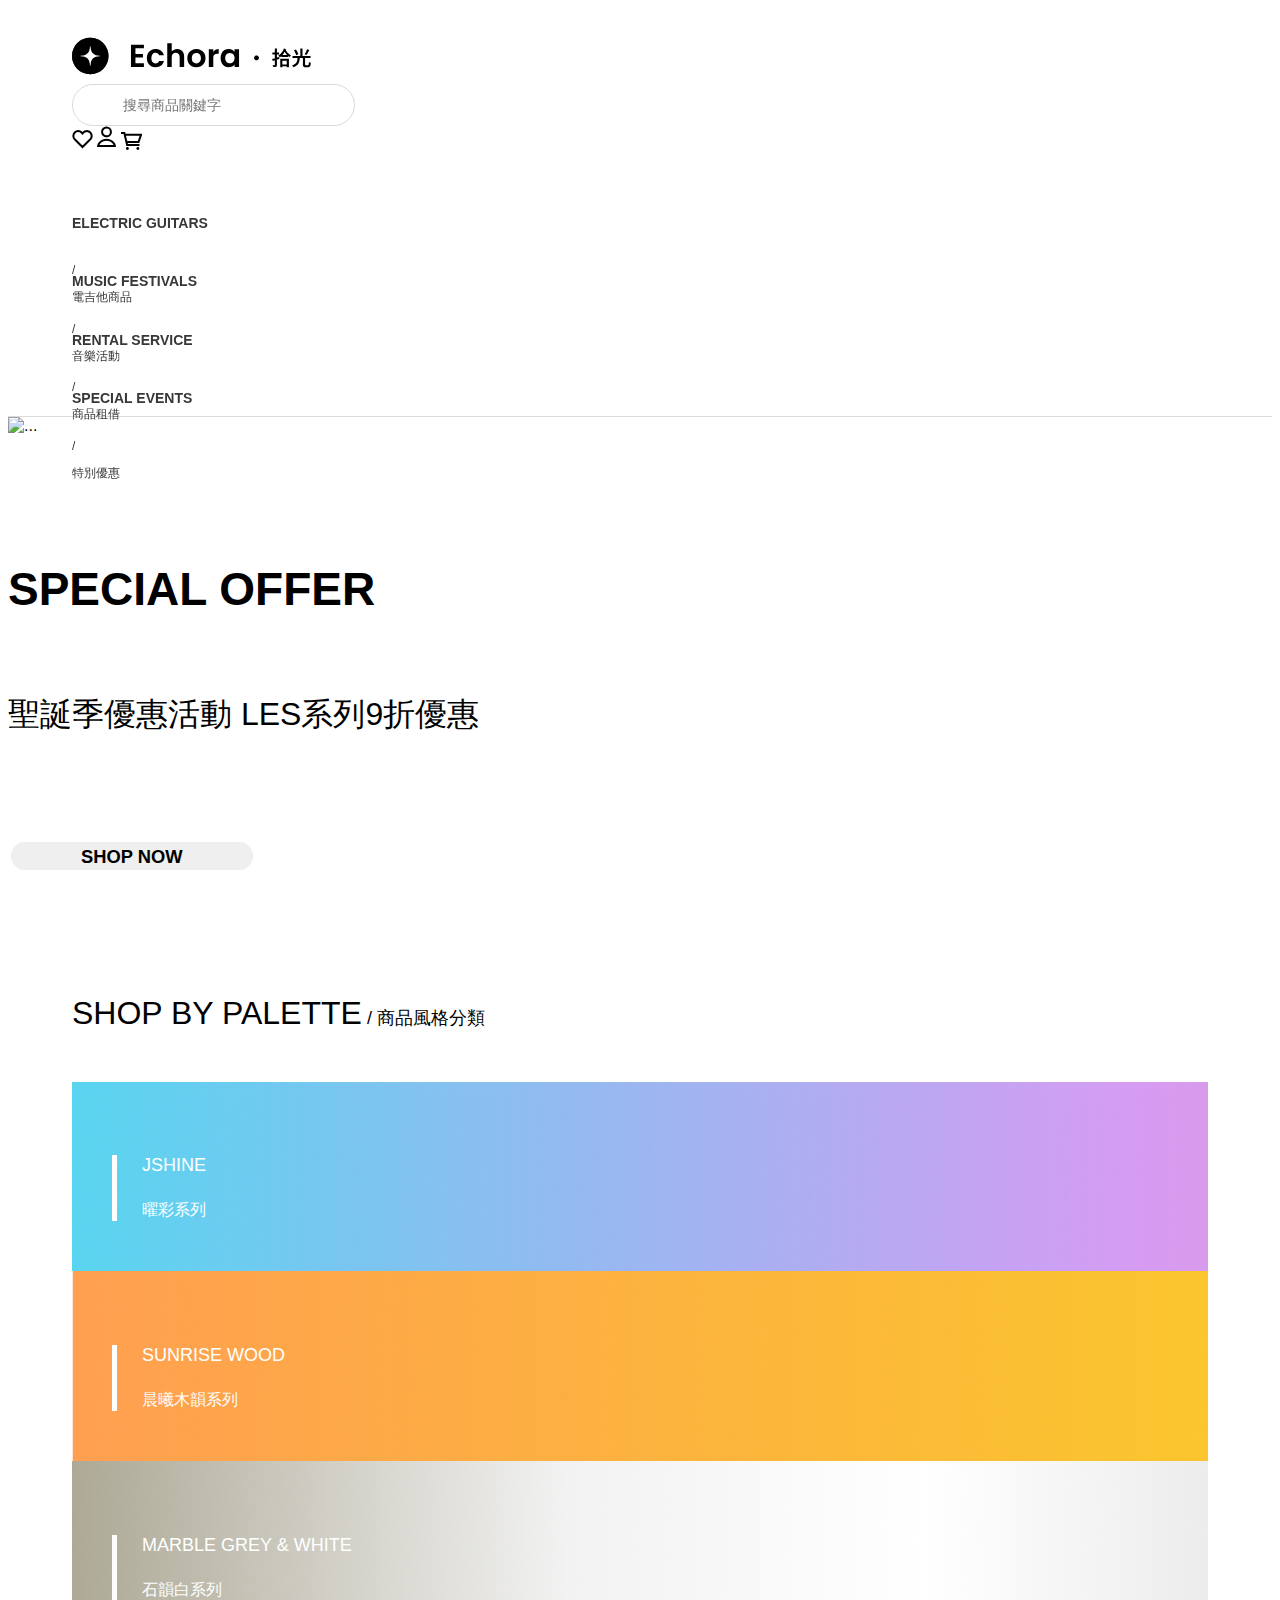
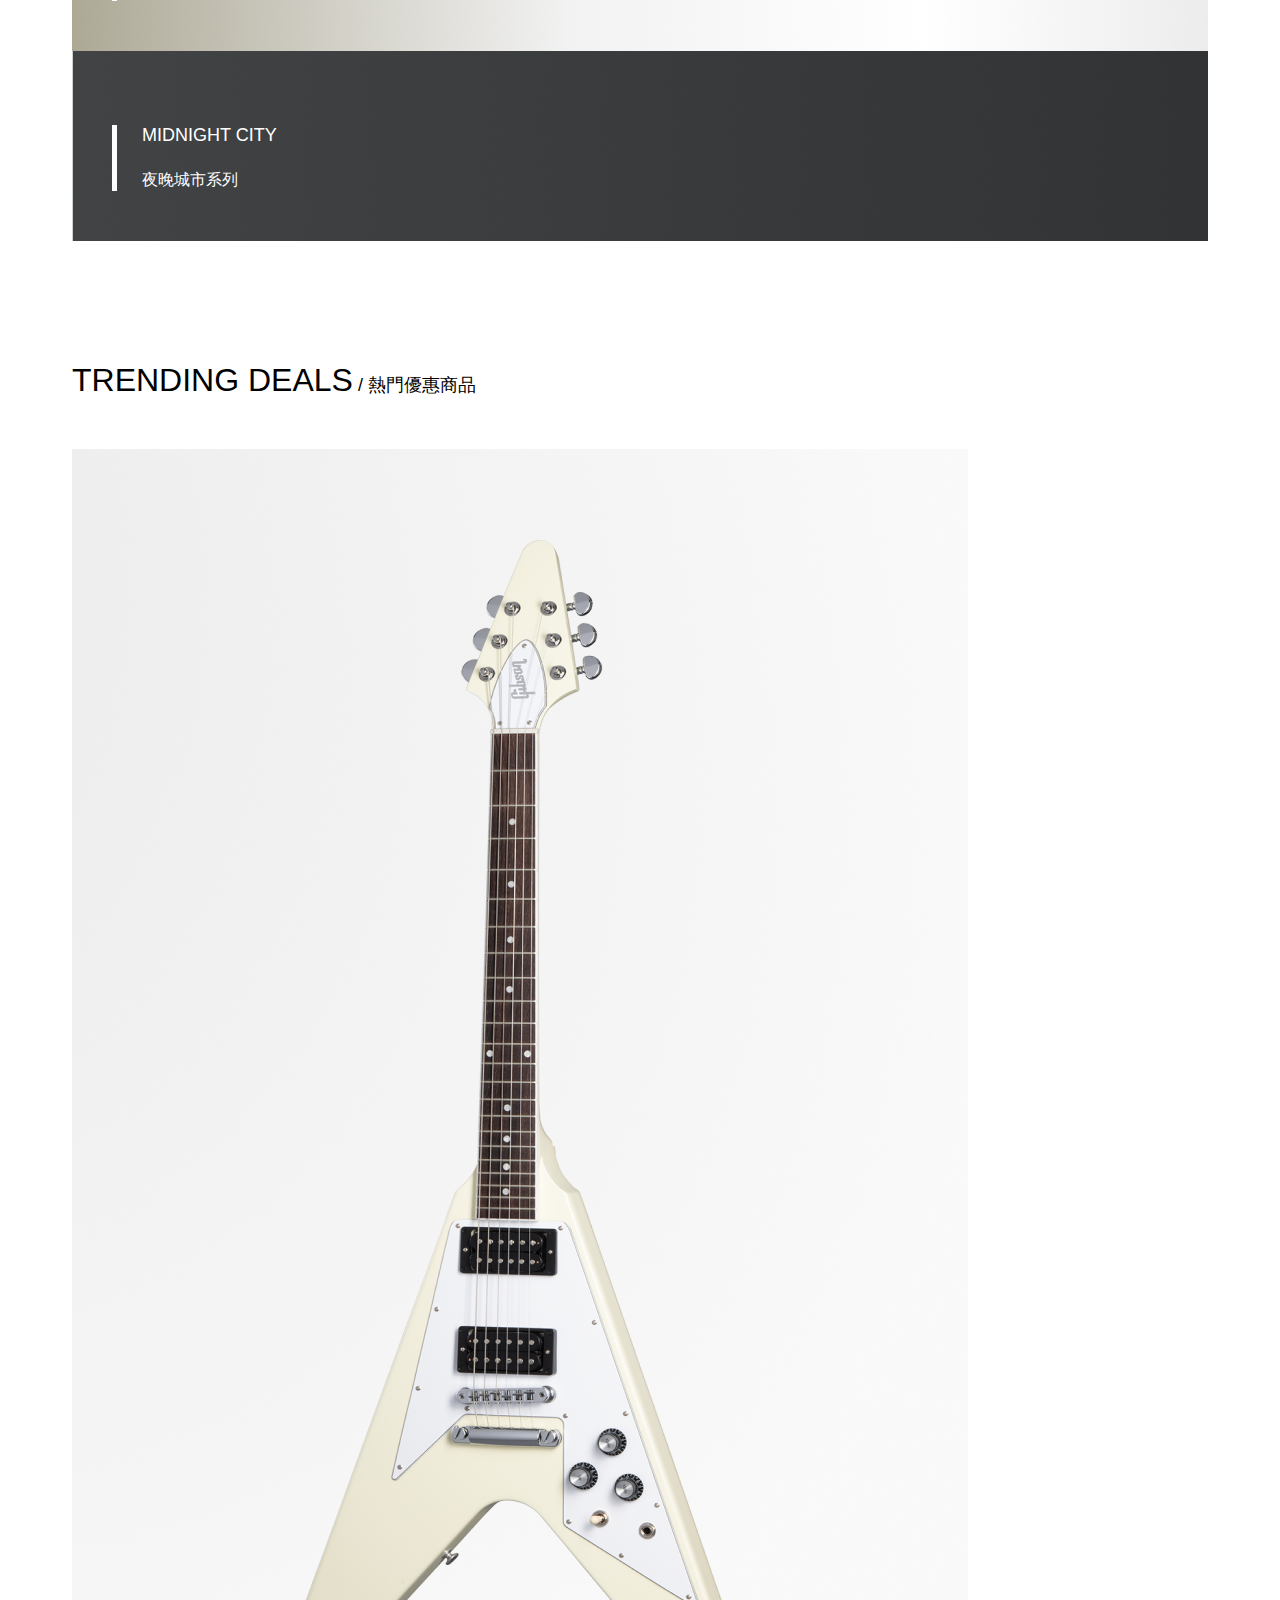
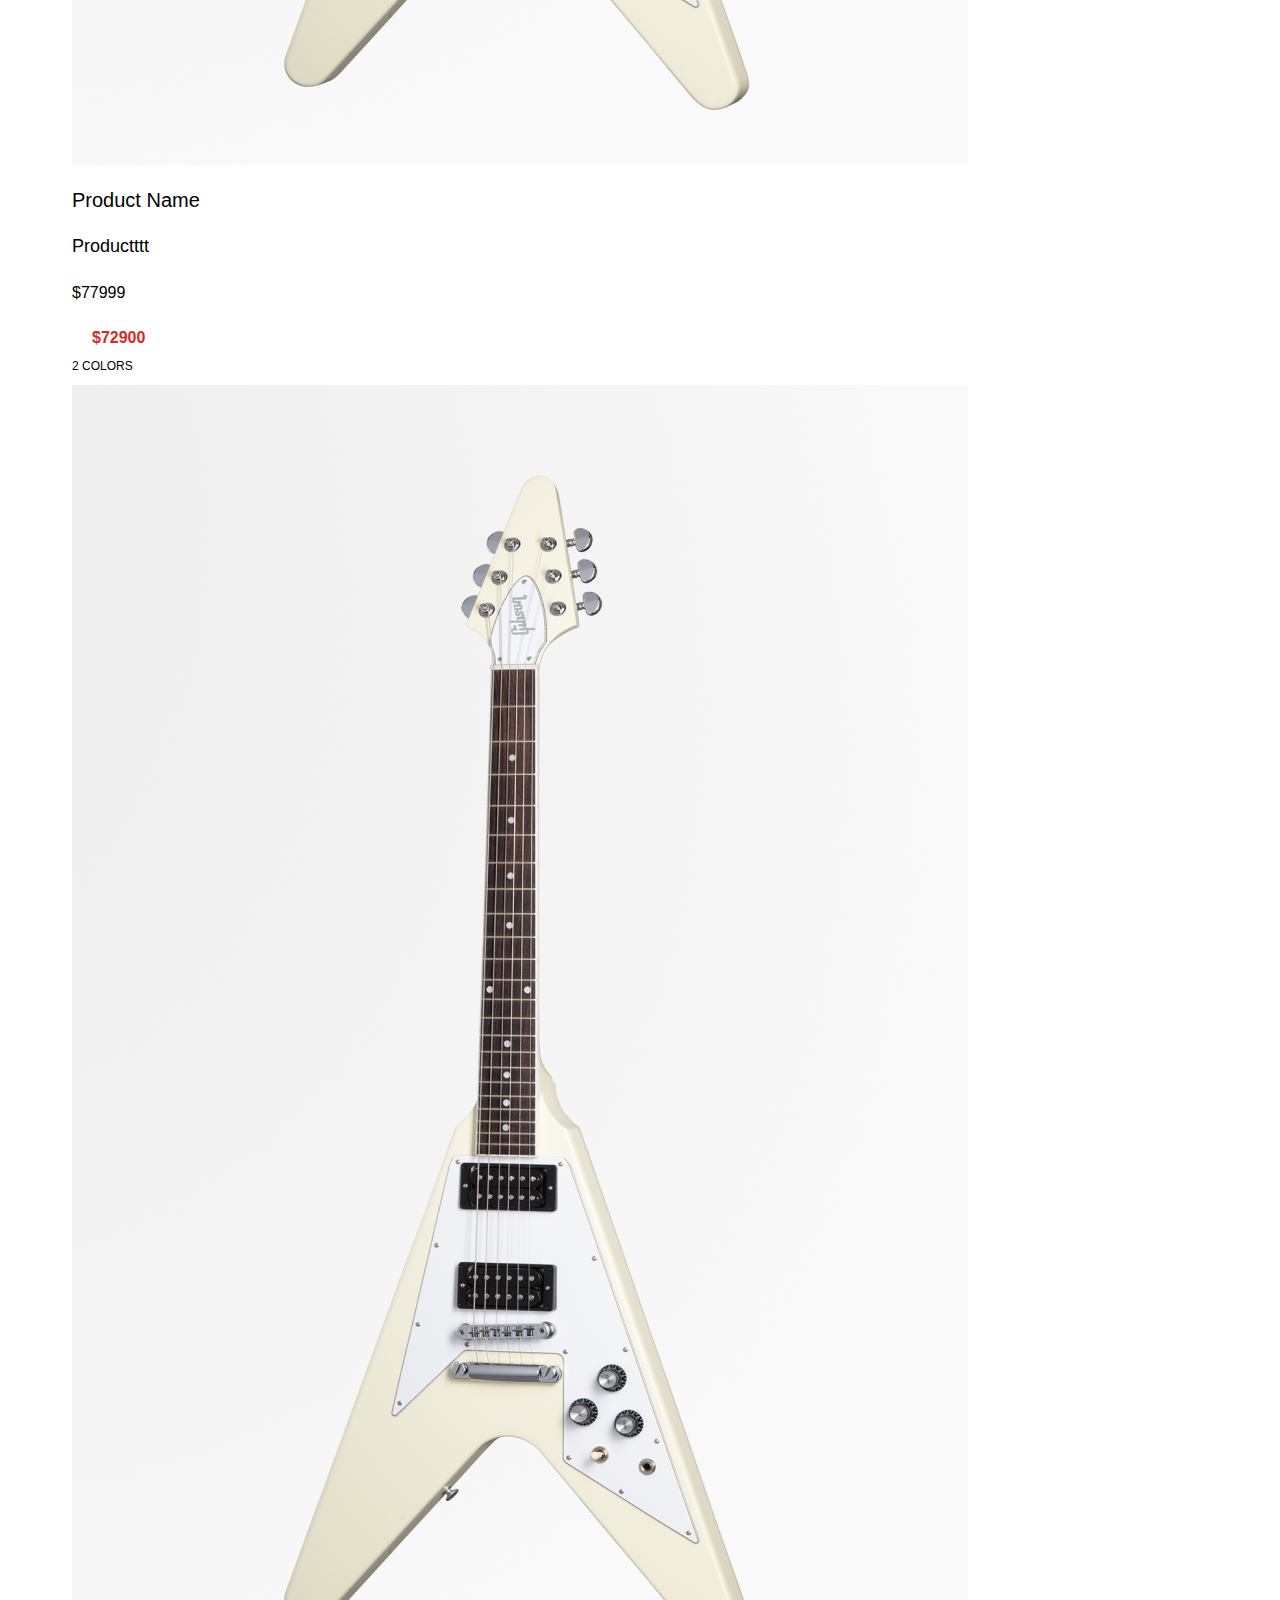
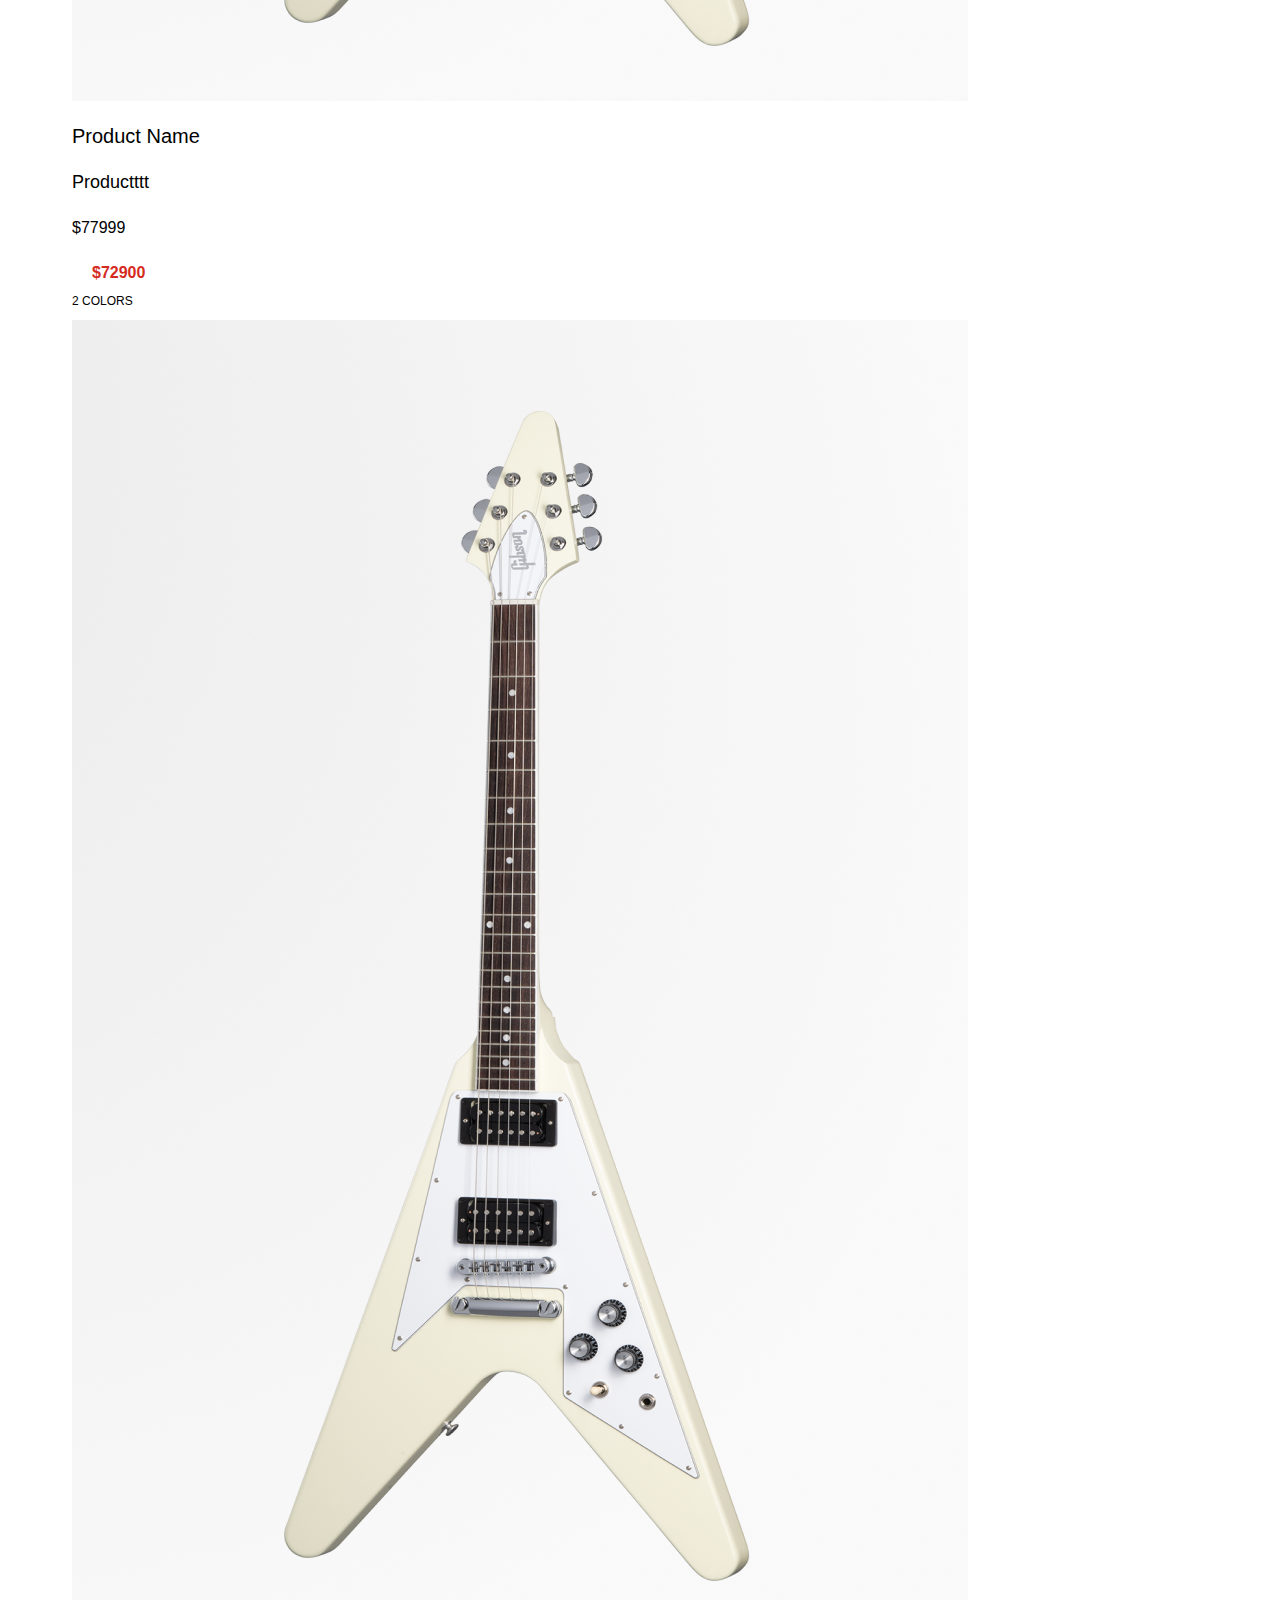
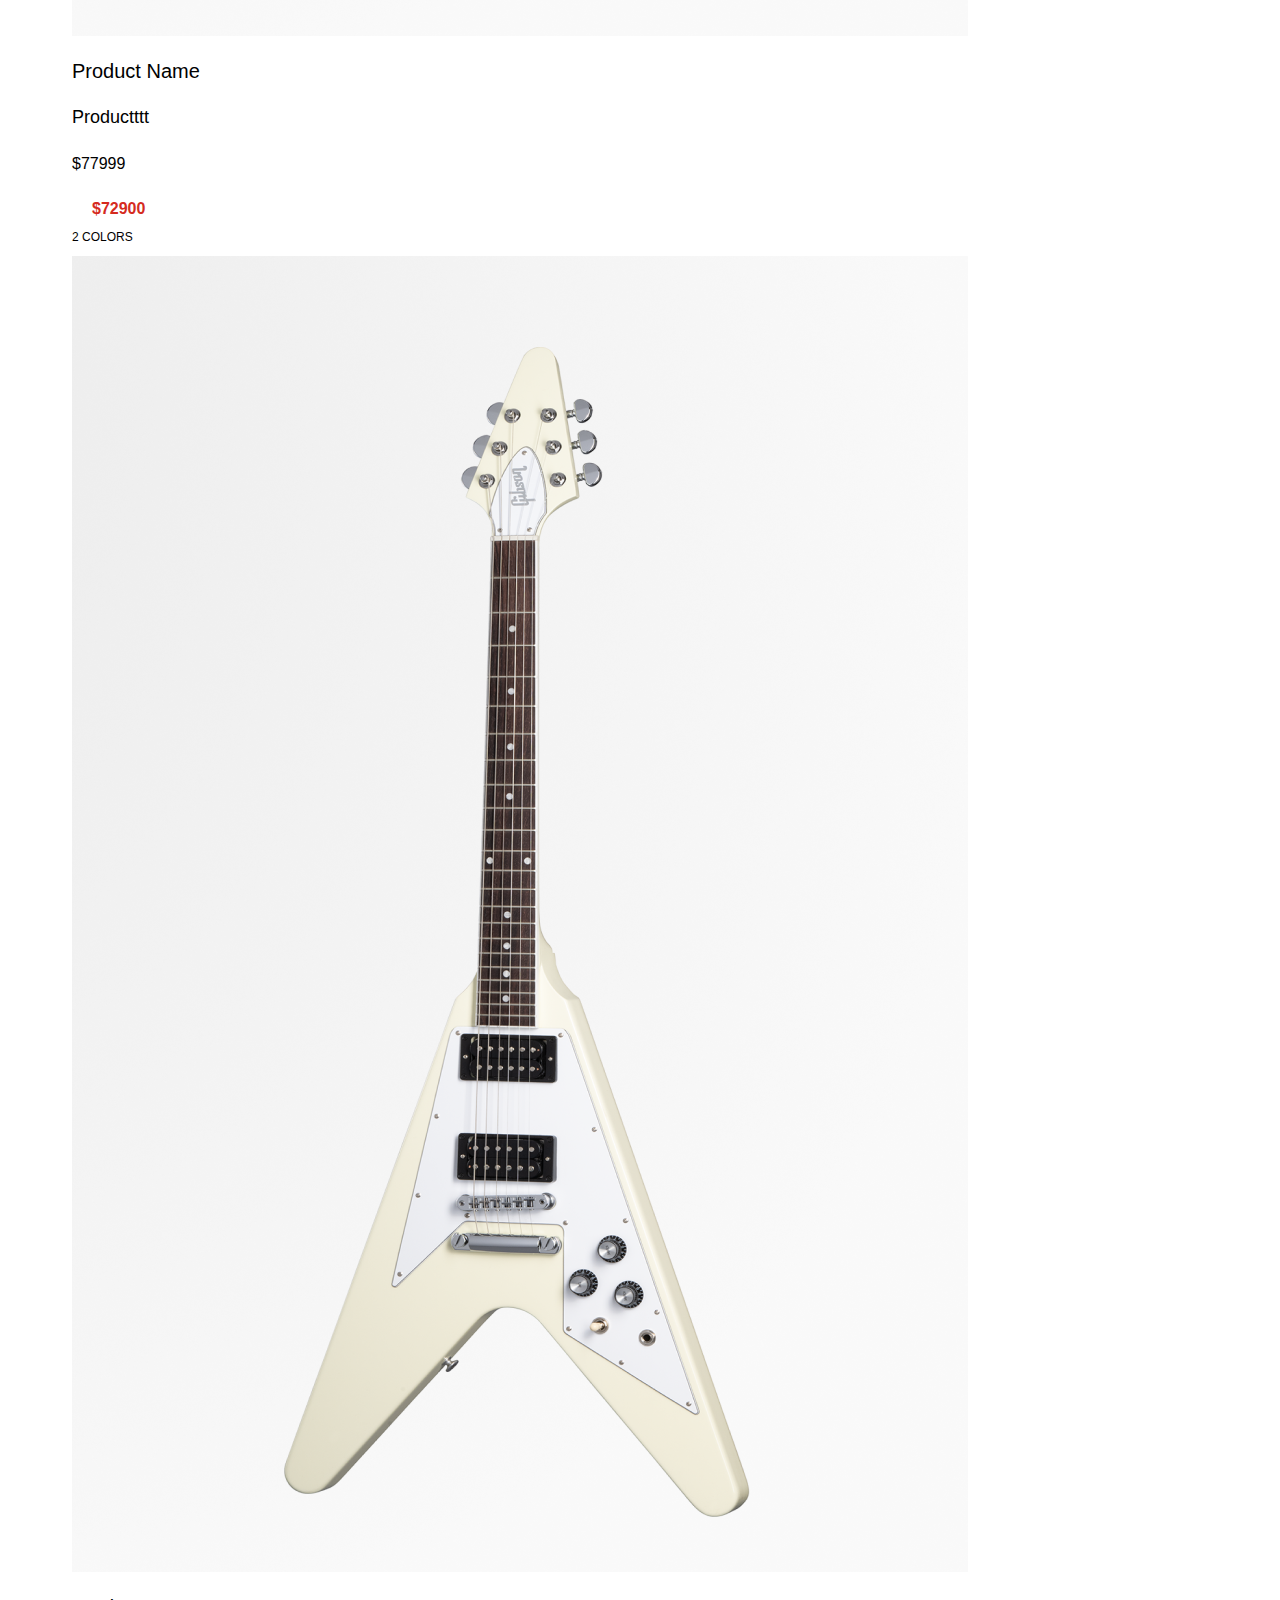
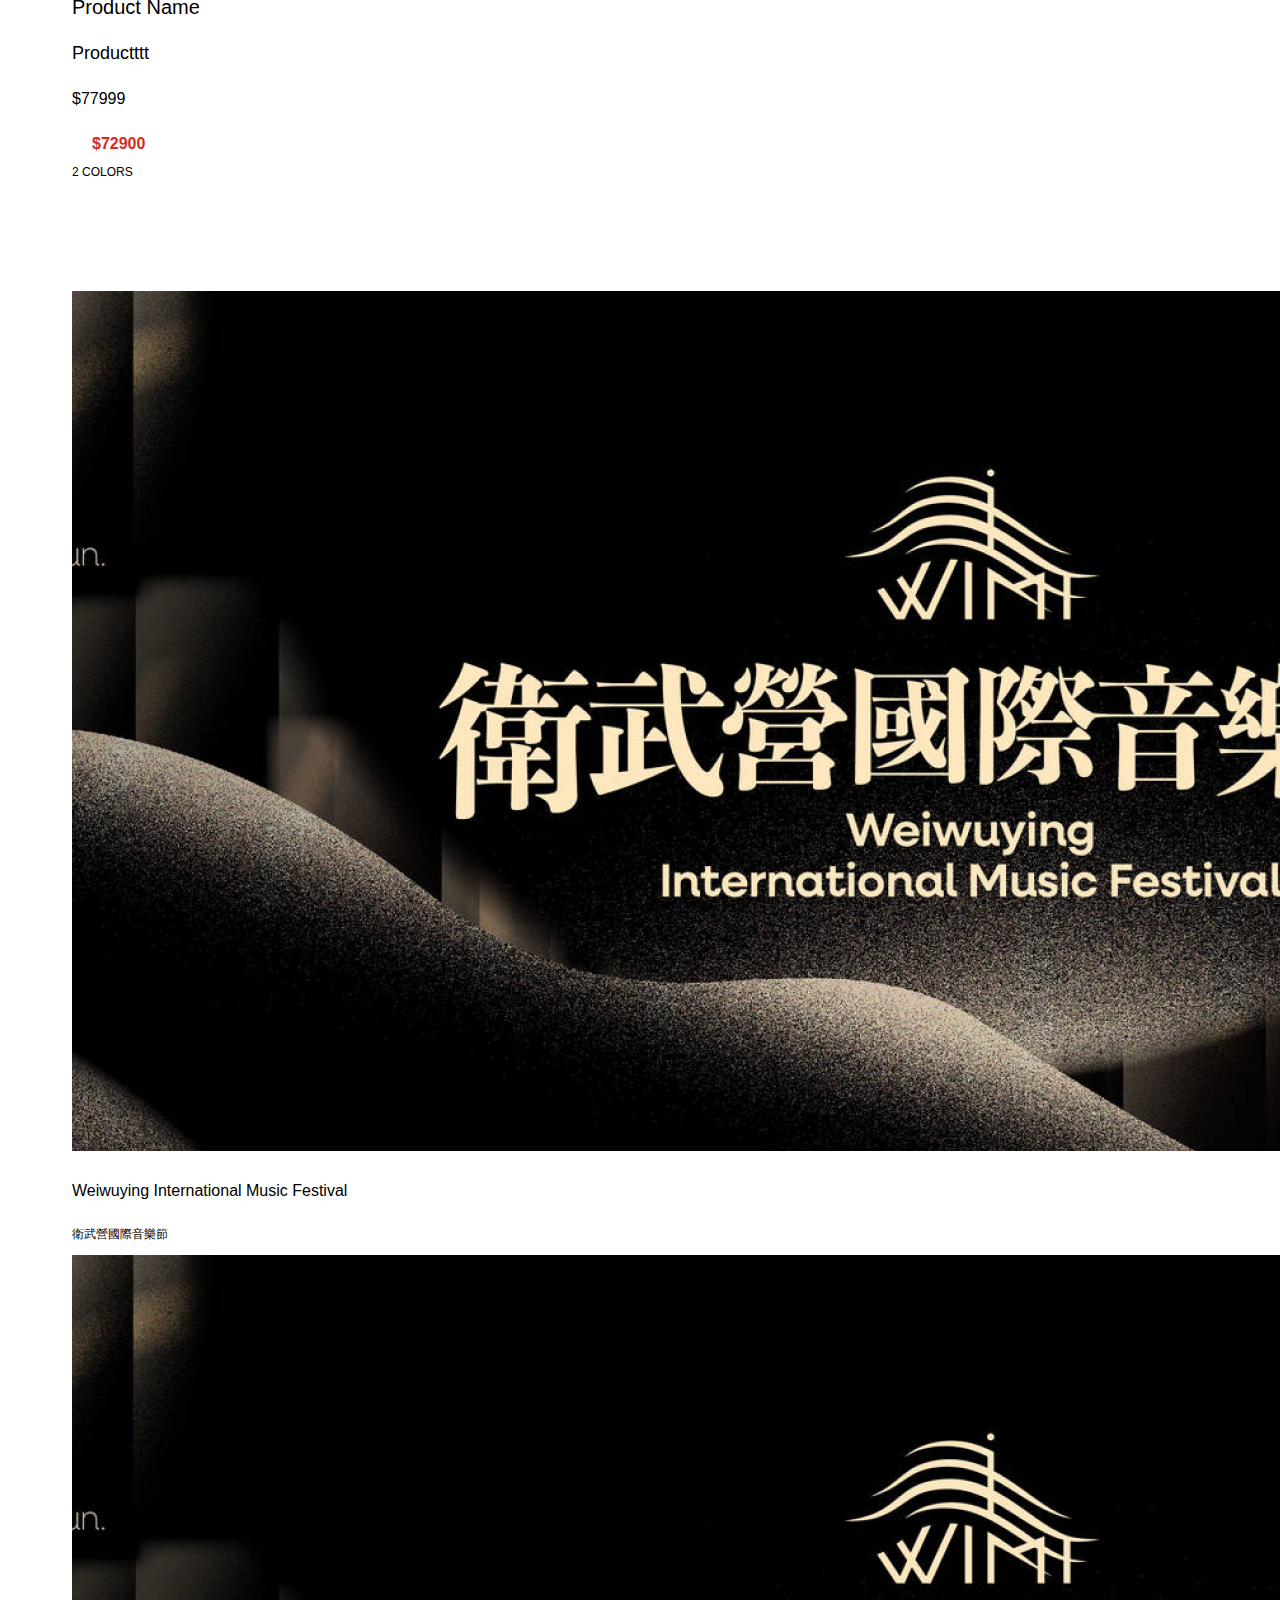
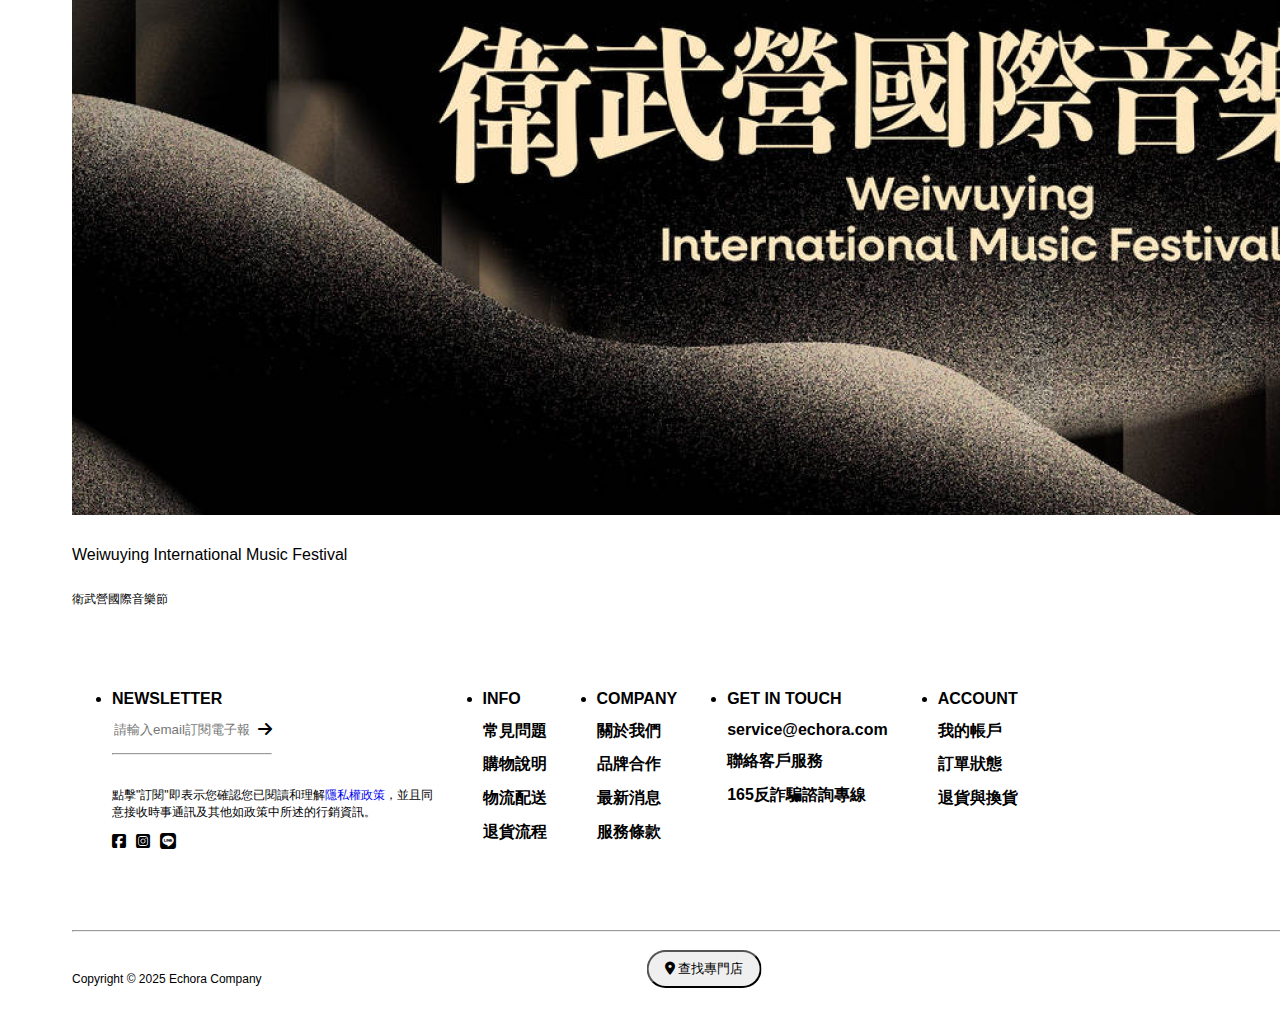
==== index.html @ 3d43dcb2 "大專html上傳" ====
<!DOCTYPE html>
<html lang="en">
  <head>
    <title>Echora首頁</title>
    <!-- Required meta tags -->
    <meta charset="utf-8" />
    <meta
      name="viewport"
      content="width=device-width, initial-scale=1, shrink-to-fit=no"
    />
    <!-- Bootstrap CSS v5.2.1 -->
    <link
      href="https://cdn.jsdelivr.net/npm/bootstrap@5.3.2/dist/css/bootstrap.min.css"
      rel="stylesheet"
      integrity="sha384-T3c6CoIi6uLrA9TneNEoa7RxnatzjcDSCmG1MXxSR1GAsXEV/Dwwykc2MPK8M2HN"
      crossorigin="anonymous"
    />
    <link rel="stylesheet" href="./styles/bootstrap.css">
    <link rel="stylesheet" href="./styles/index.css" />
    <link rel="stylesheet" href="./styles/nav.css" />
    <link rel="stylesheet" href="./styles/style0.css" />
    <link rel="stylesheet" href="./styles/footer.css" />
    <link
      rel="stylesheet"
      href="https://cdnjs.cloudflare.com/ajax/libs/font-awesome/6.7.2/css/all.min.css"
      integrity="sha512-Evv84Mr4kqVGRNSgIGL/F/aIDqQb7xQ2vcrdIwxfjThSH8CSR7PBEakCr51Ck+w+/U6swU2Im1vVX0SVk9ABhg=="
      crossorigin="anonymous"
      referrerpolicy="no-referrer"
    />
  </head>

  <body>
    <div class="m-background">
      <nav class="g-header px-modified">
        <div class="container-fluid">
          <div class="g-nav-top row">
            <div class="g-logo col-lg-4 col-6 order-1 ps-0">
              <img class="g-pc-logo" src="./images/logo.svg" alt="" />
              <img class="g-mb-logo" src="./images/logo-mb.svg" alt="" />
            </div>
            <form
              action=""
              class="col-lg-4 col-12 order-lg-2 order-3 d-flex align-items-center p-0 mt-lg-0 mt-3"
            >
              <input
                type="search"
                class="form-control focus-ring g-search-field"
                placeholder="搜尋商品關鍵字"
              />
            </form>
            <div
              class="g-right-menu d-flex gap-4 col-lg-4 col-6 order-2 d-flex justify-content-end align-items-center p-0"
            >
              <a href=""><img src="./images/heart.svg" alt="" /></a>
              <a href=""><img src="./images/account.svg" alt="" /></a>
              <a href=""><img src="./images/cart.svg" alt="" /></a>
              <a href="" class="hamburger"
                ><img src="./images/hamburger.svg" alt=""
              /></a>
            </div>
          </div>
          <div class="g-nav-bottom">
            <ul class="d-flex justify-content-center gap-5 list-unstyled">
              <li>
                <a href="">
                  <div class="d-flex">
                    <h6 class="h7">ELECTRIC GUITARS</h6>
                    <p class="px-1">/</p>
                    <p style="font-weight: 500">電吉他商品</p>
                  </div>
                </a>
              </li>
              <li>
                <a href="">
                  <div class="d-flex">
                    <h6 class="h7">MUSIC FESTIVALS</h6>
                    <p class="px-1">/</p>
                    <p style="font-weight: 500">音樂活動</p>
                  </div>
                </a>
              </li>
              <li>
                <a href="">
                  <div class="d-flex">
                    <h6 class="h7">RENTAL SERVICE</h6>
                    <p class="px-1">/</p>
                    <p style="font-weight: 500">商品租借</p>
                  </div>
                </a>
              </li>
              <li>
                <a href="">
                  <div class="d-flex">
                    <h6 class="h7">SPECIAL EVENTS</h6>
                    <p class="px-1">/</p>
                    <p style="font-weight: 500">特別優惠</p>
                  </div>
                </a>
              </li>
            </ul>
          </div>
        </div>
      </nav>
      <div class="container-fluid m-section1">
        <div class="card text-bg-dark m-section1-card1">
          <img src="./img/section1-img2.png" class="card-img" alt="..." />
          <div
            class="card-img-overlay d-flex justify-content-end align-items-center"
          >
            <div class="col-4 m-section1-card1-text">
              <h5 class="card-title">SPECIAL OFFER</h5>
              <p class="card-text">聖誕季優惠活動 LES系列9折優惠</p>
              <button class="card-text btn btn-outline-light m-section1-btn">
                <small>SHOP NOW</small>
              </button>
            </div>
          </div>
        </div>
      </div>
      <div class="m-section2">
        <div class="container-fluid m-index">
          <div class="m-index-title">
            <h1>SHOP BY PALETTE<span> / 商品風格分類</span></h1>
          </div>
          <div class="row mb-2">
            <div class="col-7 m-section2-col1">
              <div
                class="m-section2-line d-flex flex-column justify-content-center"
              >
                <h4>JSHINE</h4>
                <p>曜彩系列</p>
              </div>
            </div>
            <div class="col-5 m-section2-col2">
              <div
                class="m-section2-line d-flex flex-column justify-content-center"
              >
                <h4>SUNRISE WOOD</h4>
                <p>晨曦木韻系列</p>
              </div>
            </div>
          </div>
          <div class="row">
            <div class="col-5 m-section2-col3">
              <div
                class="m-section2-line d-flex flex-column justify-content-center"
              >
                <h4>MARBLE GREY & WHITE</h4>
                <p>石韻白系列</p>
              </div>
            </div>
            <div class="col-7 m-section2-col4">
              <div
                class="m-section2-line d-flex flex-column justify-content-center"
              >
                <h4>MIDNIGHT CITY</h4>
                <p>夜晚城市系列</p>
              </div>
            </div>
          </div>
        </div>
      </div>
      <div class="m-section3">
        <div class="container-fluid m-index">
          <div class="m-index-title">
            <h1>TRENDING DEALS<span> / 熱門優惠商品</span></h1>
          </div>
          <div class="card-group">
            <div class="card" style="width: 18rem">
              <img src="./img/card2-img.png" class="card-img-top" alt="..." />
              <div class="card-body">
                <h3 class="card-title">Product Name</h3>
                <h4 class="card-text">Productttt</h4>
                <div class="d-flex">
                  <h5 class="card-text">$77999</h5>
                  <span>$72900</span>
                </div>
                <p>2 COLORS</p>
              </div>
            </div>
            <div class="card" style="width: 18rem">
              <img src="./img/card2-img.png" class="card-img-top" alt="..." />
              <div class="card-body">
                <h3 class="card-title">Product Name</h3>
                <h4 class="card-text">Productttt</h4>
                <div class="d-flex">
                  <h5 class="card-text">$77999</h5>
                  <span>$72900</span>
                </div>
                <p>2 COLORS</p>
              </div>
            </div>
            <div class="card" style="width: 18rem">
              <img src="./img/card2-img.png" class="card-img-top" alt="..." />
              <div class="card-body">
                <h3 class="card-title">Product Name</h3>
                <h4 class="card-text">Productttt</h4>
                <div class="d-flex">
                  <h5 class="card-text">$77999</h5>
                  <span>$72900</span>
                </div>
                <p>2 COLORS</p>
              </div>
            </div>
            <div class="card" style="width: 18rem">
              <img src="./img/card2-img.png" class="card-img-top" alt="..." />
              <div class="card-body">
                <h3 class="card-title">Product Name</h3>
                <h4 class="card-text">Productttt</h4>
                <div class="d-flex">
                  <h5 class="card-text">$77999</h5>
                  <span>$72900</span>
                </div>
                <p>2 COLORS</p>
              </div>
            </div>
          </div>
        </div>
      </div>
      <div class="m-section4">
        <div class="container-fluid m-index">
          <div class="row row-cols-1 row-cols-md-2 g-4">
            <div class="col">
              <div class="card">
                <img src="./img/card3.png" class="card-img-top" alt="..." />
                <div class="card-body">
                  <h5 class="card-title">
                    Weiwuying International Music Festival
                  </h5>
                  <p class="card-text">衛武營國際音樂節</p>
                </div>
              </div>
            </div>
            <div class="col">
              <div class="card">
                <img src="./img/card3.png" class="card-img-top" alt="..." />
                <div class="card-body">
                  <h5 class="card-title">
                    Weiwuying International Music Festival
                  </h5>
                  <p class="card-text">衛武營國際音樂節</p>
                </div>
              </div>
            </div>
          </div>
        </div>
      </div>
      <footer>
        <div>
          <ul class="nav justify-content-center d-flex row">
            <li class="col-xxl-4 col-lg-12 col-md-12 col-sm-12">
              NEWSLETTER
              <div class="email">
                <div class="group">
                  <input placeholder="請輸入email訂閱電子報" type="text" />
                  <i class="fa-solid fa-arrow-right"></i>
                </div>

                <hr />
              </div>
              <p>
                點擊"訂閱"即表示您確認您已閱讀和理解<a href="#">隱私權政策</a
                >，並且同<br />意接收時事通訊及其他如政策中所述的行銷資訊。
              </p>
              <div class="p-0 m-0 icons">
                <i class="fa-brands fa-square-facebook"></i>
                <i class="fa-brands fa-square-instagram"></i>
                <i class="fa-brands fa-line"></i>
              </div>
            </li>
            <li class="col-xxl-1 col-lg-5 col-md-5 col-sm-5">
              INFO
              <div>常見問題</div>
              <div>購物說明</div>
              <div>物流配送</div>
              <div>退貨流程</div>
            </li>
            <li class="col-xxl-1 col-lg-5 col-md-5 col-sm-5">
              COMPANY
              <div>關於我們</div>
              <div>品牌合作</div>
              <div>最新消息</div>
              <div>服務條款</div>
            </li>
            <li class="col-xxl-2 col-lg-5 col-md-5 col-sm-5">
              GET IN TOUCH
              <div>service@echora.com</div>
              <div>聯絡客戶服務</div>
              <div>165反詐騙諮詢專線</div>
            </li>
            <li class="col-xxl-2 col-lg-5 col-md-5 col-sm-5">
              ACCOUNT
              <div>我的帳戶</div>
              <div>訂單狀態</div>
              <div>退貨與換貨</div>
            </li>
          </ul>
        </div>
        <hr />
        <div class="mise">
          <p class="">Copyright &copy; 2025 Echora Company</p>
          <button class="btn btn-outline-dark">
            <i class="fa-solid fa-location-dot"></i> 查找專門店
          </button>
        </div>
      </footer>
    </div>
    <!-- Bootstrap JavaScript Libraries -->
    <script
      src="https://cdn.jsdelivr.net/npm/@popperjs/core@2.11.8/dist/umd/popper.min.js"
      integrity="sha384-I7E8VVD/ismYTF4hNIPjVp/Zjvgyol6VFvRkX/vR+Vc4jQkC+hVqc2pM8ODewa9r"
      crossorigin="anonymous"
    ></script>
    <script
      src="https://cdn.jsdelivr.net/npm/bootstrap@5.3.2/dist/js/bootstrap.min.js"
      integrity="sha384-BBtl+eGJRgqQAUMxJ7pMwbEyER4l1g+O15P+16Ep7Q9Q+zqX6gSbd85u4mG4QzX+"
      crossorigin="anonymous"
    ></script>
  </body>
</html>
---- styles/index.css ----
/* 全域 */
.m-background {
  background-image: url(./img/background.png);
  background-size: cover;
  background-position: center;
  background-repeat: no-repeat;
  background-attachment: fixed;
}

/* 自訂 */


/* section1 */
.m-section1 {
  width: 100%;
}
.m-index {
  padding-inline: 64px;
  padding-block: 100px 0;
}
.m-section1-card1-text {
  margin-right: 10%;
  padding-top: 50px;
  h5 {
    font-size: 46px;
    font-weight: 700;
  }
  p {
    font-size: 32px;
    padding-bottom: 70px;
  }
}
.m-section1-btn {
  padding-inline: 70px;
  border-radius: 50px;
  font-weight: 700;
  font-size: 22px;
  border: 3px solid white;
}
/* section2 */
.m-index-title {
  margin-bottom: 50px;
  /* h1 {
    font-size: 32px;
    font-weight: 700;
  } */
  span {
    font-size: 18px;
  }
}
.m-section2-col1 {
  background-image: url(../img/col1.png);
  padding: 50px 40px 50px 40px;
}
.m-section2-col2 {
  background-image: url(../img/col2.png);
  padding: 50px 40px 50px 40px;
}
.m-section2-col3 {
  background-image: url(../img/col3.png);
  padding: 50px 40px 50px 40px;
}
.m-section2-col4 {
  background-image: url(../img/col4.png);
  padding: 50px 40px 50px 40px;
}
.m-section2-line {
  border-left: 5px solid white;
  padding-left: 25px;
  color: white;
  /* h4 {
    margin: 0;
    padding-top: 3px;
    padding-bottom: 3px;
    font-size: 28px;
    font-weight: 700;
  } */
  p {
    margin: 0;
    font-size: 16px;
    font-weight: 500;
  }
}
/* section3 */
.card-group {
  /* h3 {
    font-size: 18px;
    font-weight: 700;
  }
  h4 {
    font-size: 16px;
    font-weight: 700;
  }
  h5 {
    text-decoration: line-through;
    font-size: 16px;
    color: gray;
    font-weight: 700;
  } */
  span {
    font-size: 16px;
    padding-left: 20px;
    color: #d52b1e;
    font-weight: 700;
  }
  /* p {
    font-size: 12px;
    font-weight: 700;
  } */
}
/* section4 */
.m-section4 {
  /* padding-top: 60px;
  h5 {
    font-weight: 700;
    font-size: 24px;
  }
  p {
    font-weight: 700;
    font-size: 18px;
  } */
}
/* section5 */
.m-section5 {
  padding-top: 60px;
  width: 100%;
  height: 100%;
}
---- styles/nav.css ----
/* modify container padding */
.px-modified {
    margin: 0;
    padding: 0 64px;

    @media screen and (max-width: 576px) {
        padding: 0 16px;
    }
}
/* ---- */
.g-header {
    border-bottom: 1px solid var(--grey-100, #DADADA);
    background: rgba(255, 255, 255, 0.70);
    /* blur60 */
    backdrop-filter: blur(30px);

    @media screen and (max-width:992px) {
        border-bottom: none;
    }
}

.g-nav-top {
    padding-block: 24px 28px;
}

.g-nav-top form {
    position: relative;
}

.g-nav-top form:before {
    position: absolute;
    content: "";
    background: url(./images/search.svg) no-repeat;
    width: 15px;
    height: 15px;
    top: 15px;
    left: 24px;

    @media screen and (max-width: 992px) {
        top: 13px;
    }
}

.g-search-field {
    border: 1px solid var(--grey100);
    border-radius: 30px;
    height: 42px;
    padding: 12px 50px;
    font-size: 14px;

    &:focus {
        outline: none;
        box-shadow: none;
        border-color: var(--grey600);
    }
}

.g-logo {
    padding-right: 24px;

    .g-mb-logo {
        width: 144px;
        display: none;
    }

    @media screen and (max-width:992px) {
        .g-pc-logo {
            display: none;
        }

        .g-mb-logo {
            display: block;
        }
    }
}

.g-right-menu {

    .hamburger {
        display: none;
    }

    @media screen and (max-width:992px) {
        .hamburger {
            display: inline;
        }
    }
}

@media screen and (max-width:992px) {
    .g-nav-bottom {
        display: none;
    }
}

.g-nav-bottom ul li {
    height: 26px;
    transition: linear .1s;
}

.g-nav-bottom ul li:hover {
    border-bottom: 4px solid var(--black);

}

.g-nav-bottom ul li a {
    color: var(--grey900);
}
---- styles/style0.css ----
:root {
  --black: #000000;
  --white: #ffffff;
  --grey50: #f9f9f9;
  --grey100: #dadada;
  --grey200: #cacaca;
  --grey300: #bababa;
  --grey400: #a9a9a9;
  --grey500: #999999;
  --grey600: #818181;
  --grey700: #686868;
  --grey800: #505050;
  --grey900: #373737;
}

body {
  font-family: "Poppins", "Noto Sans TC", sans-serif;
}

/* tc */
h1 {
  font-size: 2rem; /* 32px */
  font-weight: 500;
}
h2 {
  font-size: 1.5rem; /* 24px */
  font-weight: 500;
}
h3 {
  font-size: 20px;
  font-weight: 500;
}
h4 {
  font-size: 18px;
  font-weight: 500;
}
h5 {
  font-size: 16px;
  font-weight: 500;
}
h6 {
  font-size: 14px;
  font-weight: 400;
}
p {
  font-size: 12px;
  font-weight: 400;
}

/* eng */
.h1 {
  font-size: 2rem; /* 32px */
  font-weight: 600;
}
.h2 {
  font-size: 1.75rem; /* 28px */
  font-weight: 600;
}
.h3 {
  font-size: 1.5rem; /* 24px */
  font-weight: 600;
}
.h4 {
  font-size: 22px;
  font-weight: 600;
}
.h5 {
  font-size: 18px;
  font-weight: 500;
}
.h6 {
  font-size: 16px;
  font-weight: 600;
}
.h7 {
  font-size: 14px;
  font-weight: 600;
}
.p {
  font-size: 12px;
  font-weight: 500;
}

/* element */
a,
a:link {
  text-decoration: none;
}

/* module */
.list-unstyled {
  list-style: none;
  margin: 0;
  padding: 0;
}
---- styles/footer.css ----
footer {
  width: 100%;
  padding-inline: 64px;
  padding-top: 1.5rem;

  ul {
    display: flex;
    width: 100%;
    height: auto;
    gap: 50px;
    padding-top: 30px;
    padding-bottom: 1px;
    align-items: start;

    li {
      font-weight: bold;

      div {
        cursor: pointer;
      }

      :last-child {
        margin-bottom: 2rem;
      }

      div {
        margin-top: 0.8rem;
      }

      .email {
        cursor: default;
        width: 50%;

        .group {
          display: flex;
          align-items: start;
          height: 1.5rem;
        }

        input {
          margin: 0;
          width: 100%;
          border: none;
        }
      }
    }

    .icons {
      gap: 10px;
      width: auto;
      height: auto;
      display: flex;
      align-items: start;
      justify-items: center;
      cursor: default;

      i {
        cursor: pointer;
      }
    }
  }

  .mise {
    position: relative;
    display: flex;
    align-items: center;
    padding-top: 1rem;
    padding-bottom: 1rem;
    padding-bottom: 60px;

    p {
      position: absolute;
      top: 20px;
      left: 0;

      @media (max-width: 776px) {
        width: 300px;
        top: 60px;
        left: 50%;
        transform: translate(-30%);
      }
    }

    .btn {
      position: absolute;
      top: 10px;
      left: 50%;
      transform: translate(-50%);
      border-radius: 100px;
      padding-inline: 1rem;
      padding-block: 0.5rem;
    }
  }
}
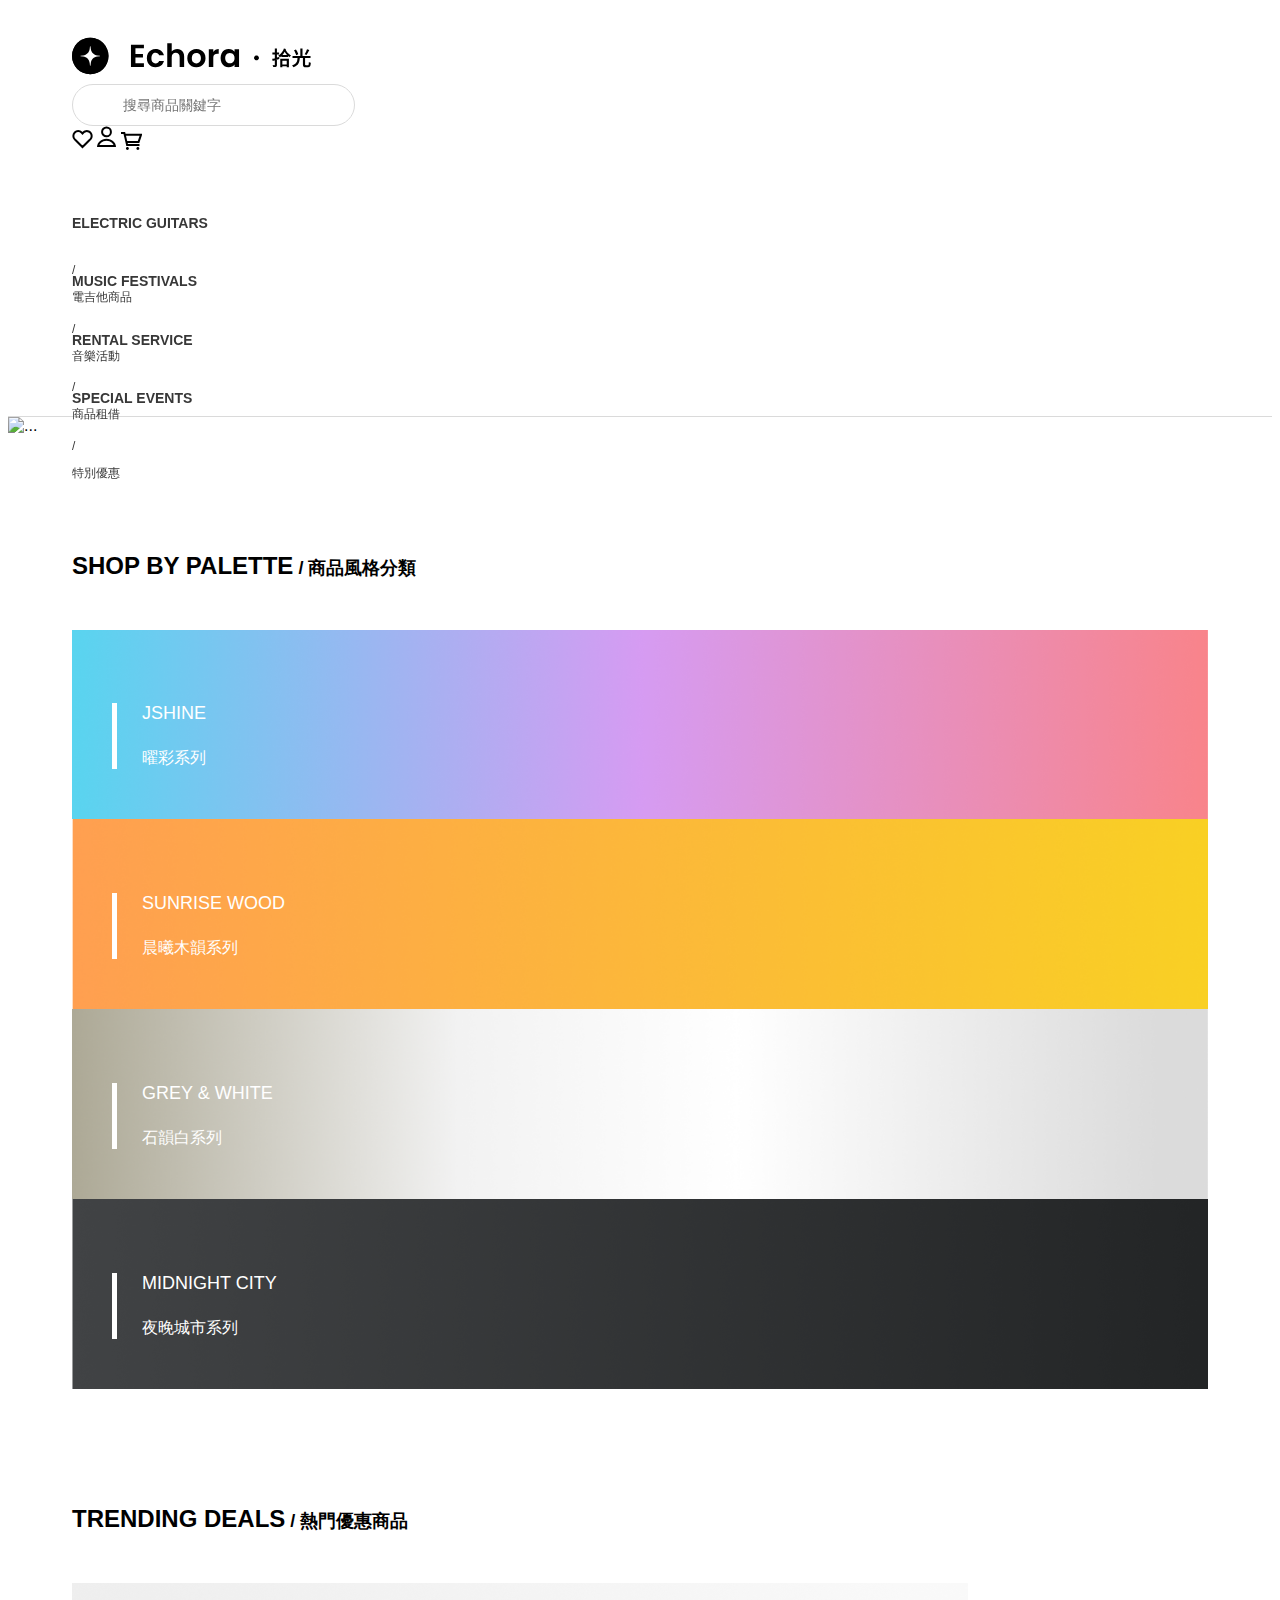
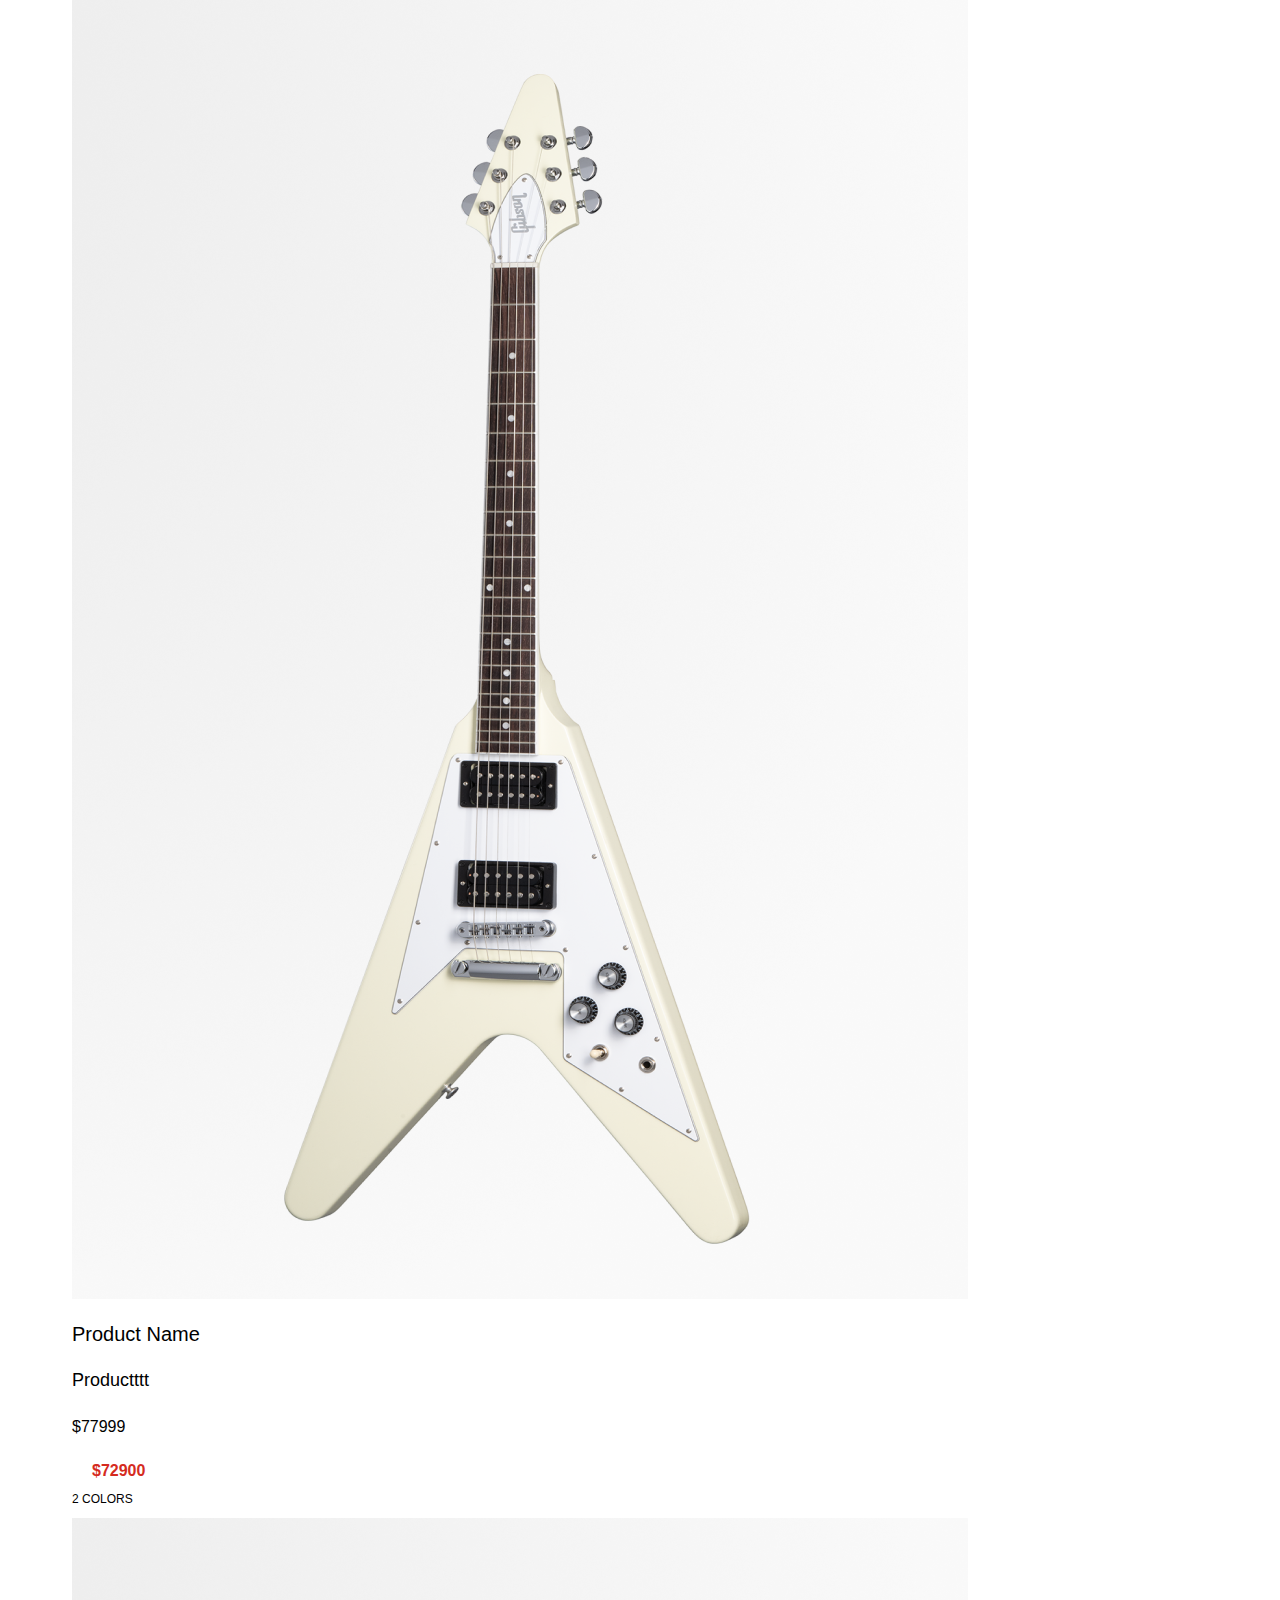
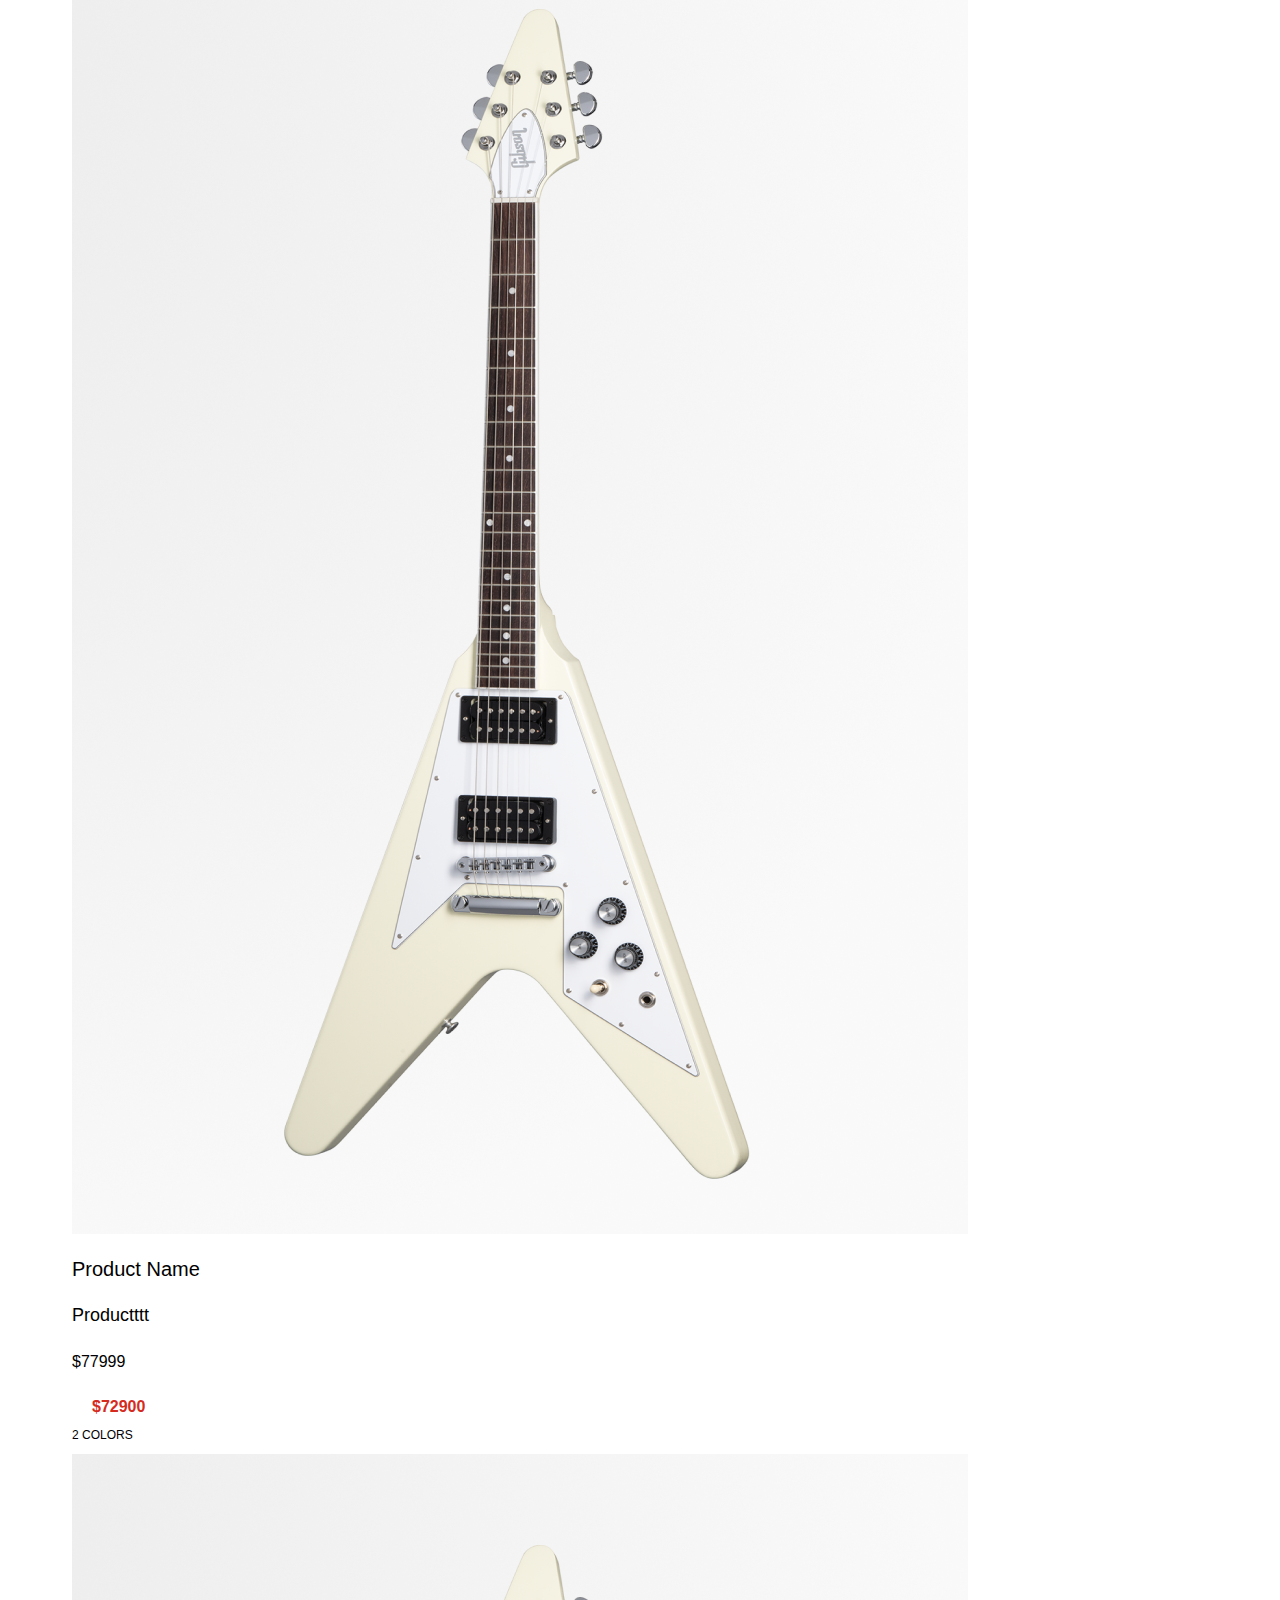
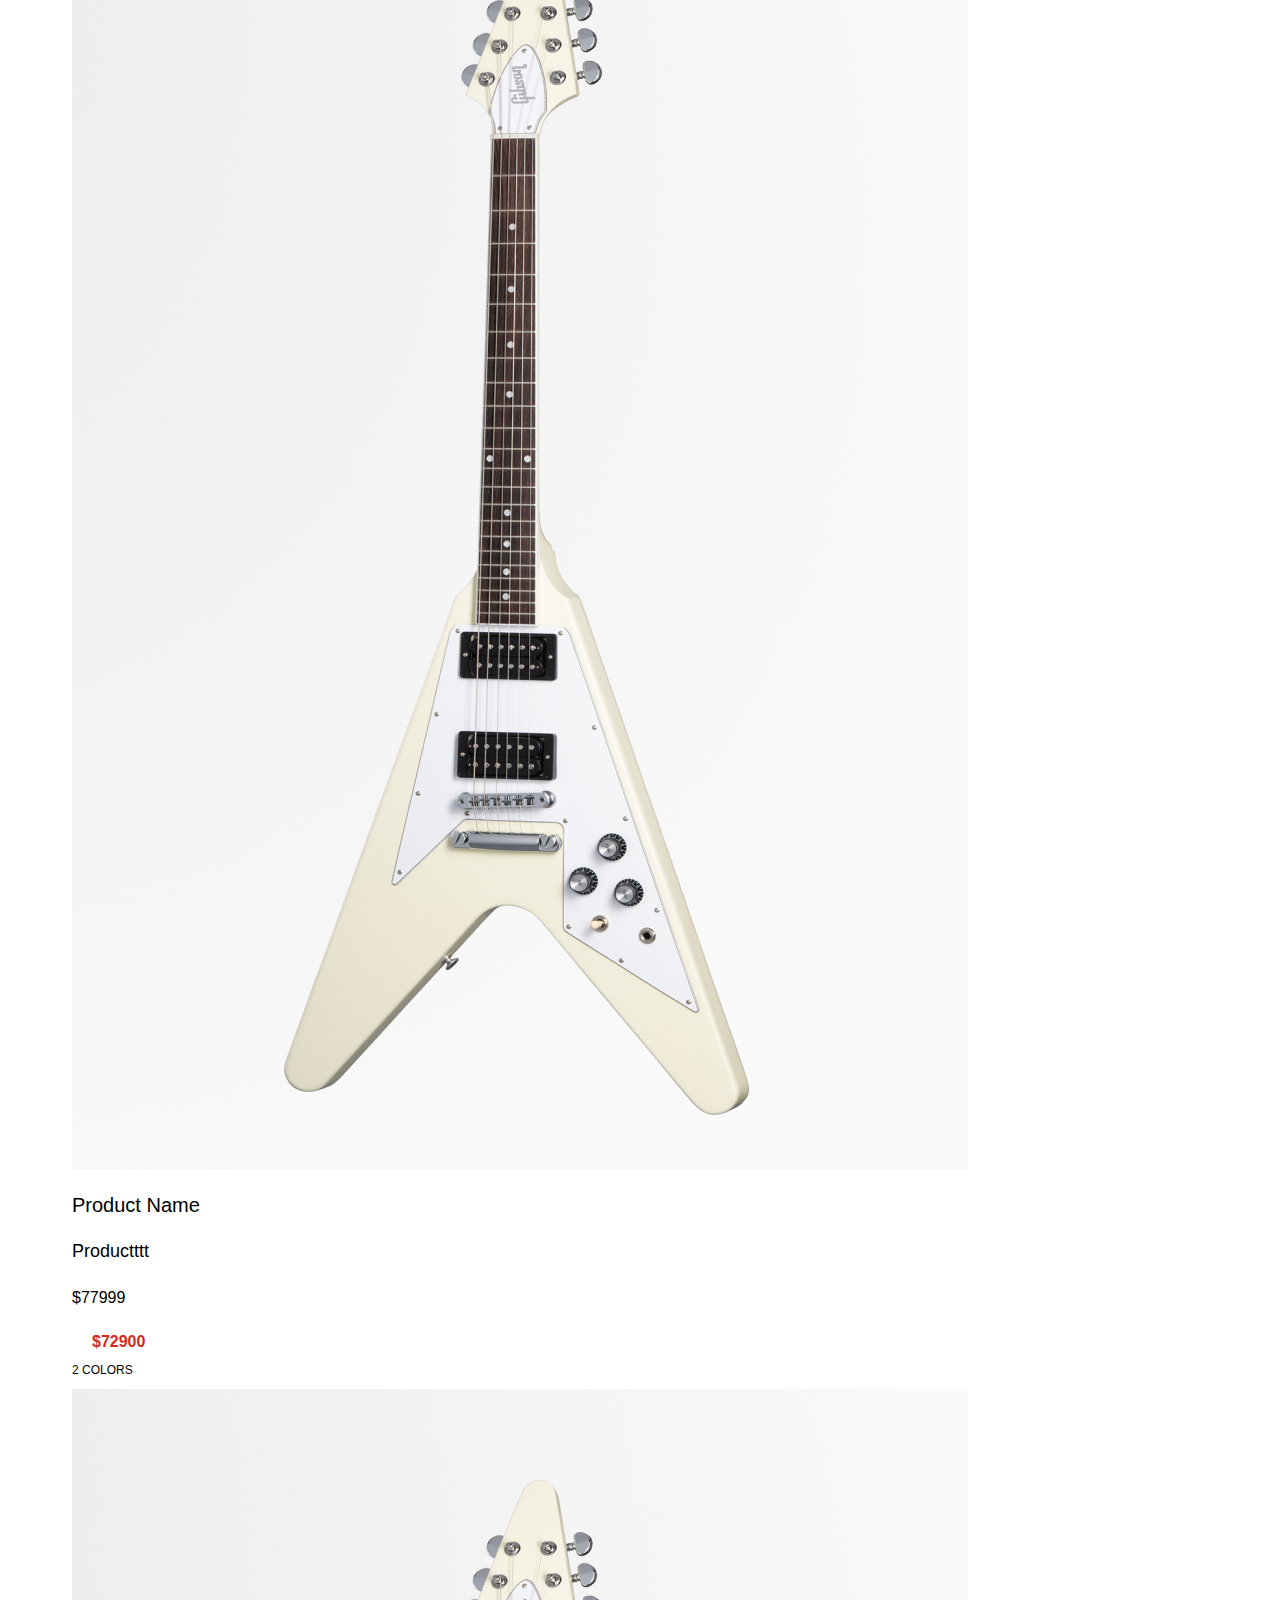
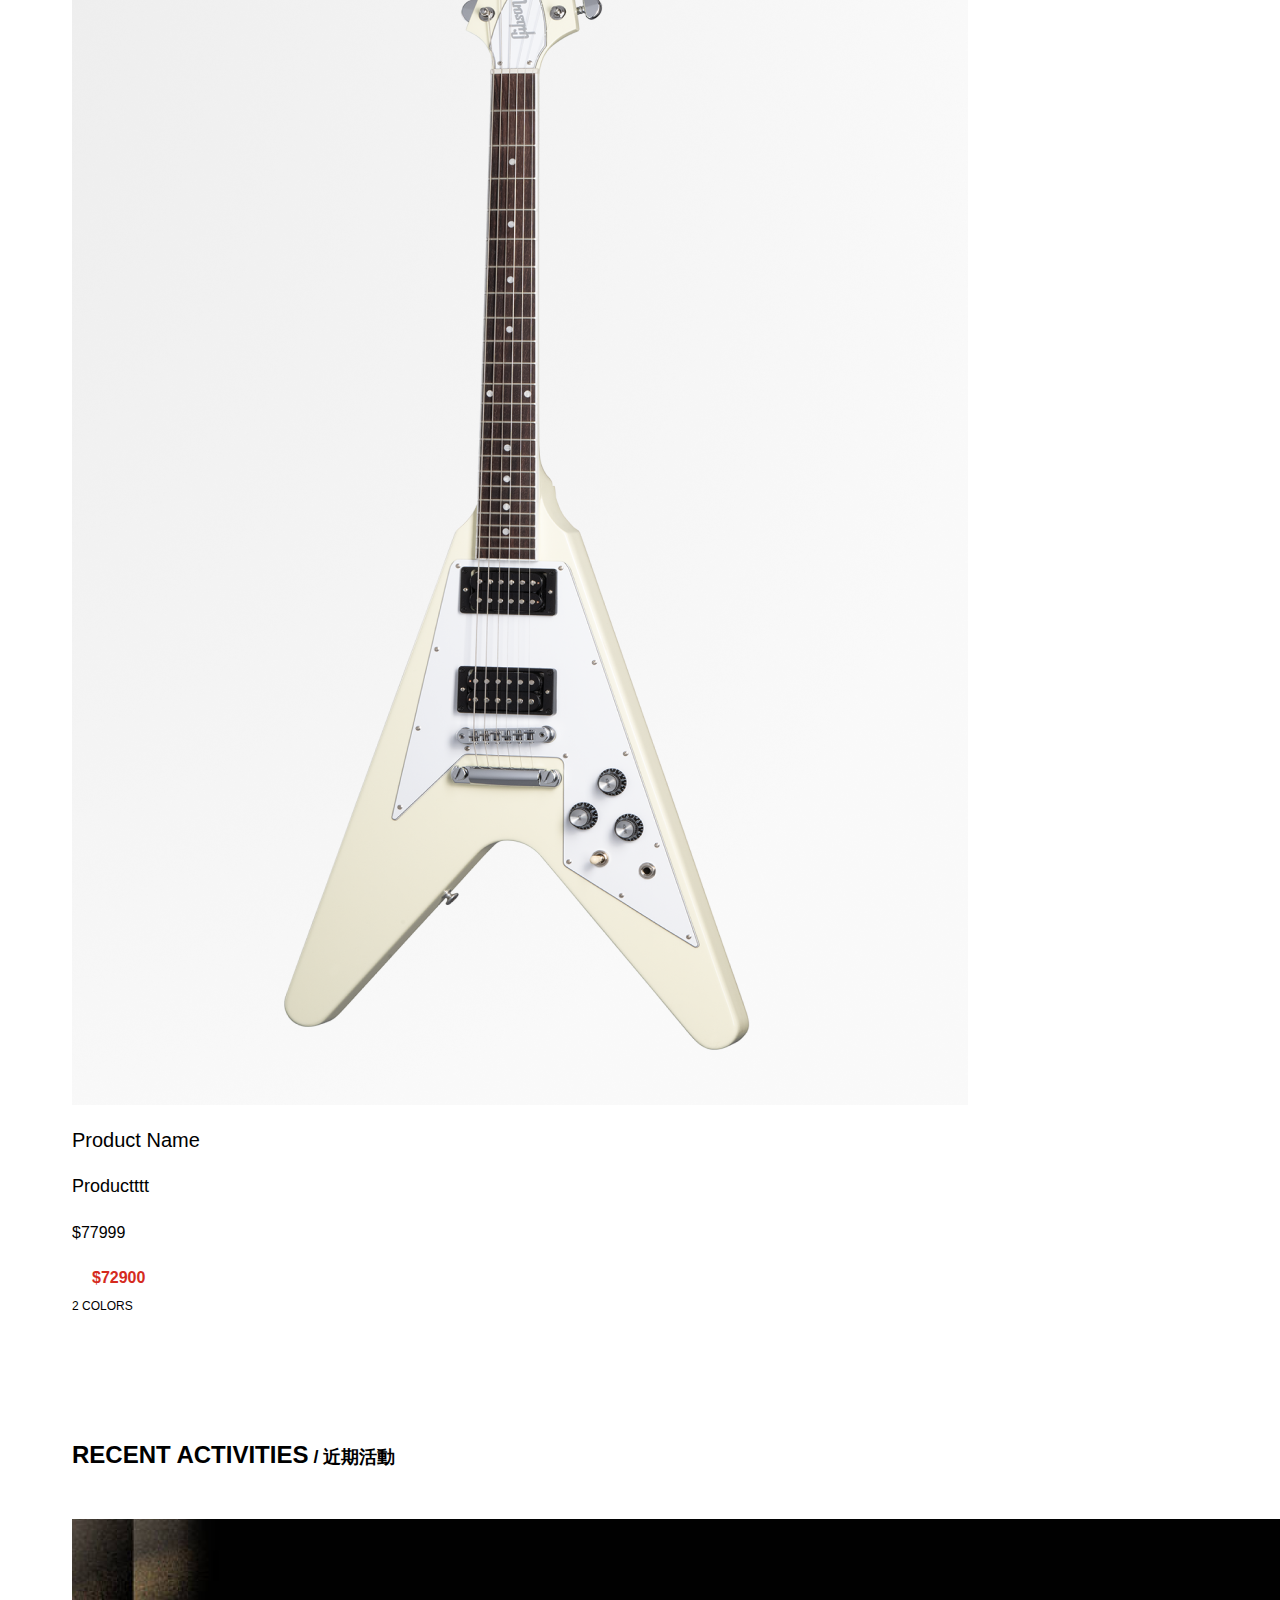
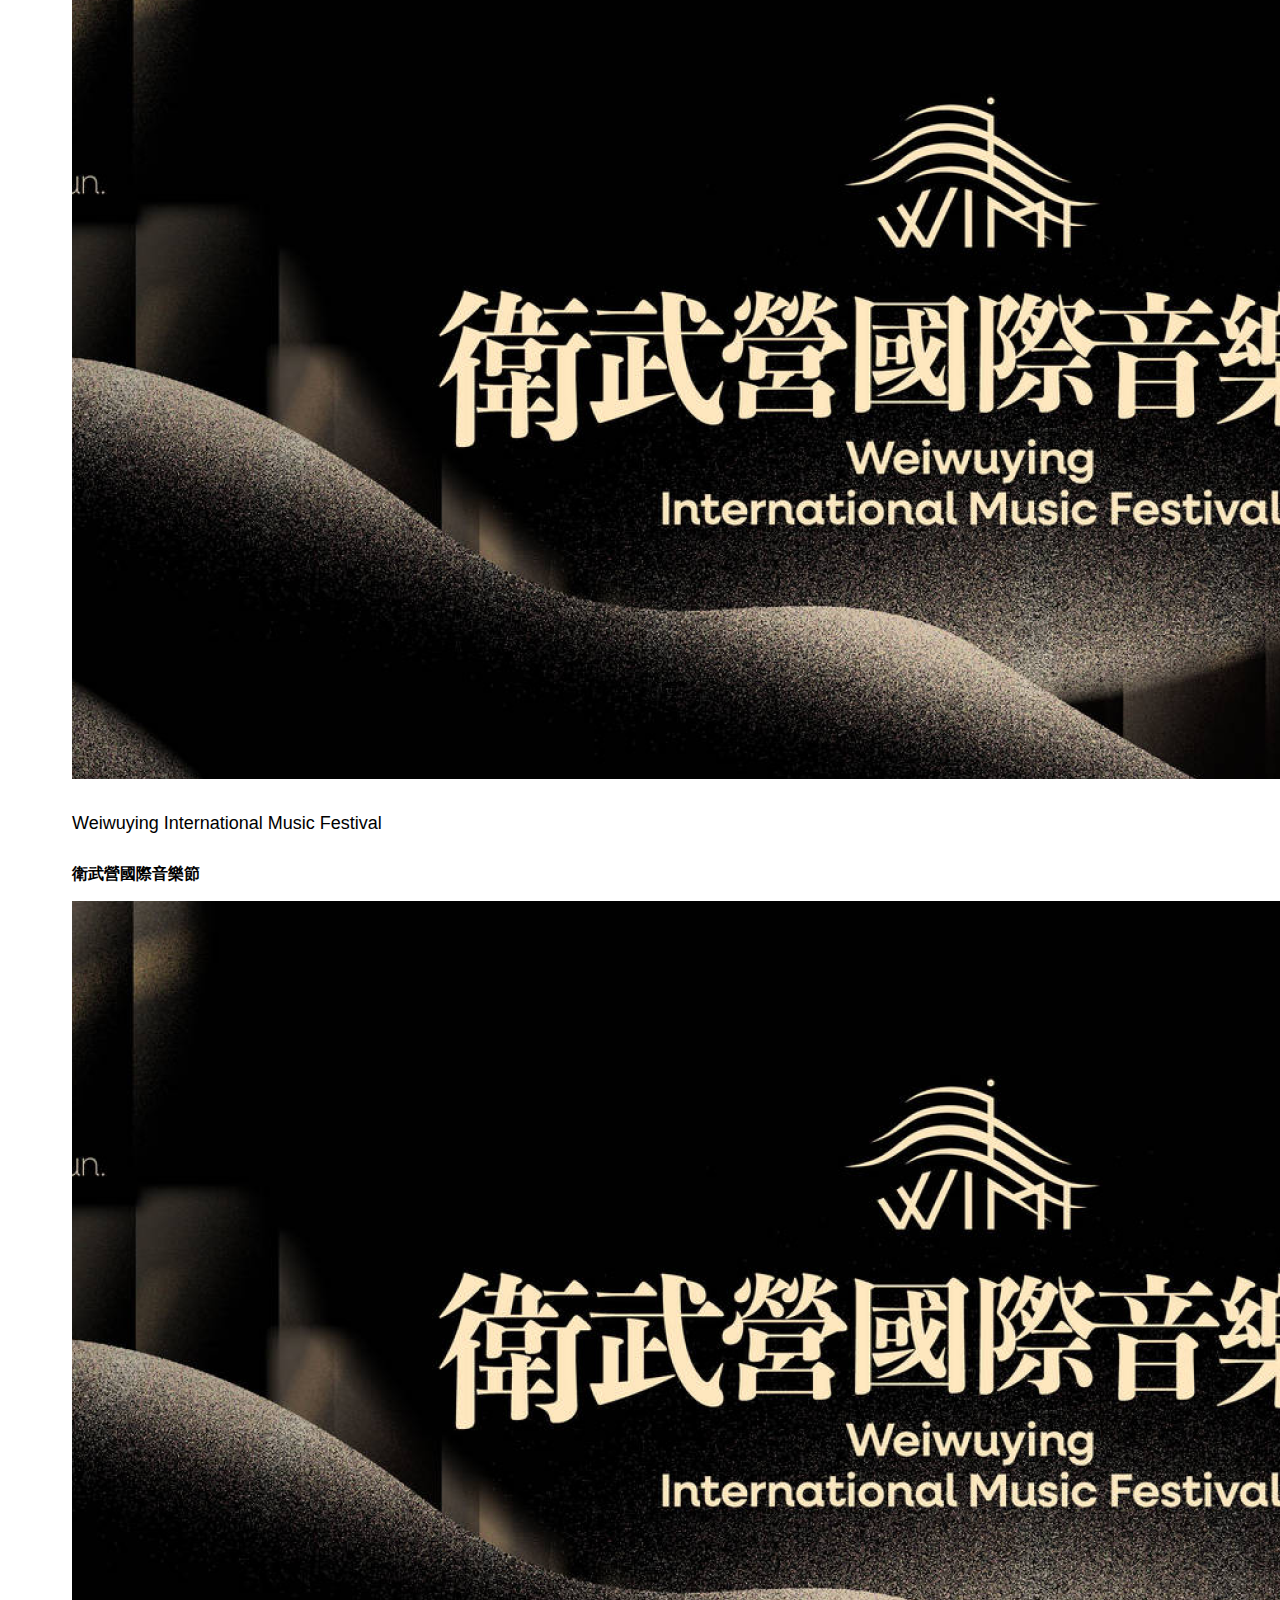
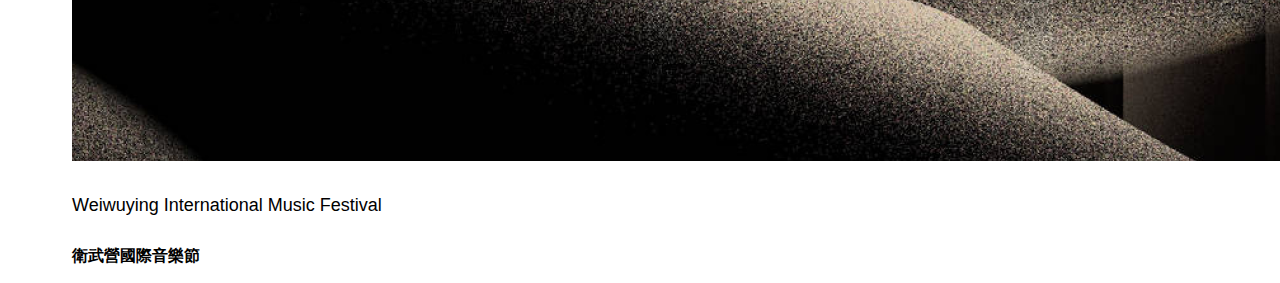
==== commit 69fbfcc3: "更新首頁及購物車訂單RWD" ====
--- a/index.html
+++ b/index.html
@@ -15,7 +15,7 @@
       integrity="sha384-T3c6CoIi6uLrA9TneNEoa7RxnatzjcDSCmG1MXxSR1GAsXEV/Dwwykc2MPK8M2HN"
       crossorigin="anonymous"
     />
-    <link rel="stylesheet" href="./styles/bootstrap.css">
+    <link rel="stylesheet" href="./styles/bootstrap.css" />
     <link rel="stylesheet" href="./styles/index.css" />
     <link rel="stylesheet" href="./styles/nav.css" />
     <link rel="stylesheet" href="./styles/style0.css" />
@@ -107,23 +107,26 @@
           <div
             class="card-img-overlay d-flex justify-content-end align-items-center"
           >
-            <div class="col-4 m-section1-card1-text">
+            <!-- <div class="col-4 m-section1-card1-text">
               <h5 class="card-title">SPECIAL OFFER</h5>
               <p class="card-text">聖誕季優惠活動 LES系列9折優惠</p>
               <button class="card-text btn btn-outline-light m-section1-btn">
                 <small>SHOP NOW</small>
               </button>
-            </div>
-          </div>
+            </div> -->
+          </div>
+        </div>
+        <div class="m-section1-mobile">
+          <img src="./img/section1-img2.png" alt="" />
         </div>
       </div>
       <div class="m-section2">
         <div class="container-fluid m-index">
           <div class="m-index-title">
-            <h1>SHOP BY PALETTE<span> / 商品風格分類</span></h1>
+            <h1 class="h3">SHOP BY PALETTE<span> / 商品風格分類</span></h1>
           </div>
           <div class="row mb-2">
-            <div class="col-7 m-section2-col1">
+            <div class="col-lg-7 col-6 m-section2-col m-section2-col1">
               <div
                 class="m-section2-line d-flex flex-column justify-content-center"
               >
@@ -131,7 +134,7 @@
                 <p>曜彩系列</p>
               </div>
             </div>
-            <div class="col-5 m-section2-col2">
+            <div class="col-lg-5 col-6 m-section2-col m-section2-col2">
               <div
                 class="m-section2-line d-flex flex-column justify-content-center"
               >
@@ -141,15 +144,15 @@
             </div>
           </div>
           <div class="row">
-            <div class="col-5 m-section2-col3">
+            <div class="col-lg-5 col-6 m-section2-col m-section2-col3">
               <div
                 class="m-section2-line d-flex flex-column justify-content-center"
               >
-                <h4>MARBLE GREY & WHITE</h4>
+                <h4>GREY & WHITE</h4>
                 <p>石韻白系列</p>
               </div>
             </div>
-            <div class="col-7 m-section2-col4">
+            <div class="col-lg-7 col-6 m-section2-col m-section2-col4">
               <div
                 class="m-section2-line d-flex flex-column justify-content-center"
               >
@@ -163,55 +166,63 @@
       <div class="m-section3">
         <div class="container-fluid m-index">
           <div class="m-index-title">
-            <h1>TRENDING DEALS<span> / 熱門優惠商品</span></h1>
-          </div>
-          <div class="card-group">
-            <div class="card" style="width: 18rem">
-              <img src="./img/card2-img.png" class="card-img-top" alt="..." />
-              <div class="card-body">
-                <h3 class="card-title">Product Name</h3>
-                <h4 class="card-text">Productttt</h4>
-                <div class="d-flex">
-                  <h5 class="card-text">$77999</h5>
-                  <span>$72900</span>
-                </div>
-                <p>2 COLORS</p>
-              </div>
-            </div>
-            <div class="card" style="width: 18rem">
-              <img src="./img/card2-img.png" class="card-img-top" alt="..." />
-              <div class="card-body">
-                <h3 class="card-title">Product Name</h3>
-                <h4 class="card-text">Productttt</h4>
-                <div class="d-flex">
-                  <h5 class="card-text">$77999</h5>
-                  <span>$72900</span>
-                </div>
-                <p>2 COLORS</p>
-              </div>
-            </div>
-            <div class="card" style="width: 18rem">
-              <img src="./img/card2-img.png" class="card-img-top" alt="..." />
-              <div class="card-body">
-                <h3 class="card-title">Product Name</h3>
-                <h4 class="card-text">Productttt</h4>
-                <div class="d-flex">
-                  <h5 class="card-text">$77999</h5>
-                  <span>$72900</span>
-                </div>
-                <p>2 COLORS</p>
-              </div>
-            </div>
-            <div class="card" style="width: 18rem">
-              <img src="./img/card2-img.png" class="card-img-top" alt="..." />
-              <div class="card-body">
-                <h3 class="card-title">Product Name</h3>
-                <h4 class="card-text">Productttt</h4>
-                <div class="d-flex">
-                  <h5 class="card-text">$77999</h5>
-                  <span>$72900</span>
-                </div>
-                <p>2 COLORS</p>
+            <h1 class="h3">TRENDING DEALS<span> / 熱門優惠商品</span></h1>
+          </div>
+          <div class="row row-cols-lg-4 row-cols-1">
+            <div class="col card-group">
+              <div class="card w-100" style="width: 18rem">
+                <img src="./img/card2-img.png" class="card-img-top" alt="..." />
+                <div class="card-body">
+                  <h3 class="card-title">Product Name</h3>
+                  <h4 class="card-text">Productttt</h4>
+                  <div class="d-flex">
+                    <h5 class="card-text">$77999</h5>
+                    <span>$72900</span>
+                  </div>
+                  <p>2 COLORS</p>
+                </div>
+              </div>
+            </div>
+            <div class="col card-group d-none d-lg-block">
+              <div class="card w-100" style="width: 18rem">
+                <img src="./img/card2-img.png" class="card-img-top" alt="..." />
+                <div class="card-body">
+                  <h3 class="card-title">Product Name</h3>
+                  <h4 class="card-text">Productttt</h4>
+                  <div class="d-flex">
+                    <h5 class="card-text">$77999</h5>
+                    <span>$72900</span>
+                  </div>
+                  <p>2 COLORS</p>
+                </div>
+              </div>
+            </div>
+            <div class="col card-group d-none d-lg-block">
+              <div class="card w-100" style="width: 18rem">
+                <img src="./img/card2-img.png" class="card-img-top" alt="..." />
+                <div class="card-body">
+                  <h3 class="card-title">Product Name</h3>
+                  <h4 class="card-text">Productttt</h4>
+                  <div class="d-flex">
+                    <h5 class="card-text">$77999</h5>
+                    <span>$72900</span>
+                  </div>
+                  <p>2 COLORS</p>
+                </div>
+              </div>
+            </div>
+            <div class="col card-group d-none d-lg-block">
+              <div class="card w-100" style="width: 18rem">
+                <img src="./img/card2-img.png" class="card-img-top" alt="..." />
+                <div class="card-body">
+                  <h3 class="card-title">Product Name</h3>
+                  <h4 class="card-text">Productttt</h4>
+                  <div class="d-flex">
+                    <h5 class="card-text">$77999</h5>
+                    <span>$72900</span>
+                  </div>
+                  <p>2 COLORS</p>
+                </div>
               </div>
             </div>
           </div>
@@ -219,15 +230,18 @@
       </div>
       <div class="m-section4">
         <div class="container-fluid m-index">
+          <div class="m-index-title">
+            <h1 class="h3">RECENT ACTIVITIES<span> / 近期活動</span></h1>
+          </div>
           <div class="row row-cols-1 row-cols-md-2 g-4">
             <div class="col">
               <div class="card">
                 <img src="./img/card3.png" class="card-img-top" alt="..." />
                 <div class="card-body">
-                  <h5 class="card-title">
+                  <h5 class="card-title h5">
                     Weiwuying International Music Festival
                   </h5>
-                  <p class="card-text">衛武營國際音樂節</p>
+                  <p class="card-text h6">衛武營國際音樂節</p>
                 </div>
               </div>
             </div>
@@ -235,17 +249,17 @@
               <div class="card">
                 <img src="./img/card3.png" class="card-img-top" alt="..." />
                 <div class="card-body">
-                  <h5 class="card-title">
+                  <h5 class="card-title h5">
                     Weiwuying International Music Festival
                   </h5>
-                  <p class="card-text">衛武營國際音樂節</p>
+                  <p class="card-text h6">衛武營國際音樂節</p>
                 </div>
               </div>
             </div>
           </div>
         </div>
       </div>
-      <footer>
+      <!-- <footer>
         <div>
           <ul class="nav justify-content-center d-flex row">
             <li class="col-xxl-4 col-lg-12 col-md-12 col-sm-12">
@@ -303,7 +317,7 @@
             <i class="fa-solid fa-location-dot"></i> 查找專門店
           </button>
         </div>
-      </footer>
+      </footer> -->
     </div>
     <!-- Bootstrap JavaScript Libraries -->
     <script
--- a/styles/index.css
+++ b/styles/index.css
@@ -6,17 +6,37 @@
   background-repeat: no-repeat;
   background-attachment: fixed;
 }
+.m-index {
+  padding-inline: 64px;
+  padding-block: 100px 0;
+  @media (max-width: 768px) {
+    padding-block: 50px 0;
+    padding-inline: 16px;
+  }
+}
 
 /* 自訂 */
-
 
 /* section1 */
 .m-section1 {
   width: 100%;
 }
-.m-index {
-  padding-inline: 64px;
-  padding-block: 100px 0;
+.m-section1-card1 {
+  @media (max-width: 768px) {
+    display: none;
+  }
+}
+.m-section1-mobile {
+  display: none;
+
+  @media (max-width: 768px) {
+    display: block;
+    height: 650px;
+    overflow: hidden;
+    img {
+      height: 100%;
+    }
+  }
 }
 .m-section1-card1-text {
   margin-right: 10%;
@@ -48,33 +68,35 @@
     font-size: 18px;
   }
 }
+.m-section2-col {
+  background-size: cover;
+  padding: 50px 40px 50px 40px;
+  @media (max-width: 768px) {
+    padding-block: 16px;
+    padding-inline: 16px;
+  }
+}
 .m-section2-col1 {
   background-image: url(../img/col1.png);
-  padding: 50px 40px 50px 40px;
 }
 .m-section2-col2 {
   background-image: url(../img/col2.png);
-  padding: 50px 40px 50px 40px;
 }
 .m-section2-col3 {
   background-image: url(../img/col3.png);
-  padding: 50px 40px 50px 40px;
 }
 .m-section2-col4 {
   background-image: url(../img/col4.png);
-  padding: 50px 40px 50px 40px;
 }
 .m-section2-line {
   border-left: 5px solid white;
   padding-left: 25px;
   color: white;
-  /* h4 {
-    margin: 0;
-    padding-top: 3px;
-    padding-bottom: 3px;
-    font-size: 28px;
-    font-weight: 700;
-  } */
+  @media (max-width: 768px) {
+    border-left: none;
+    padding-left: 0;
+    color: none;
+  }
   p {
     margin: 0;
     font-size: 16px;
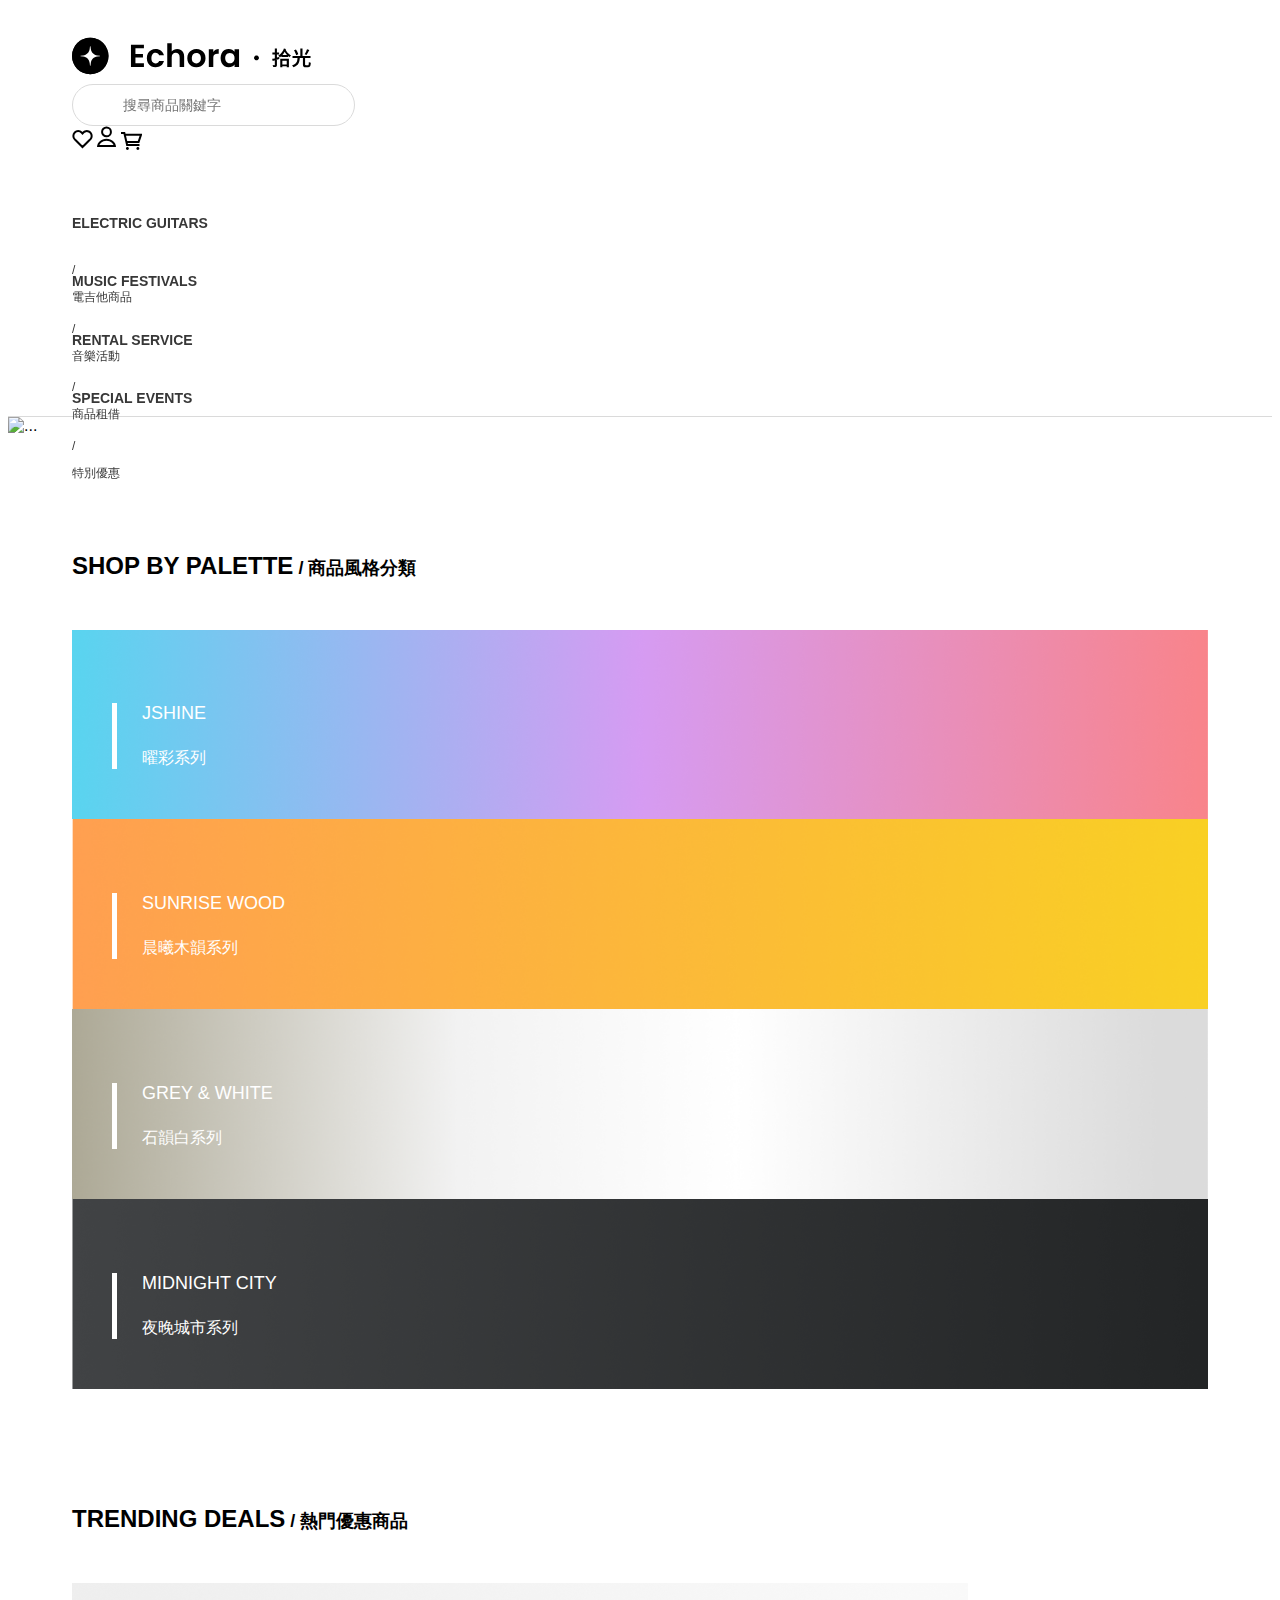
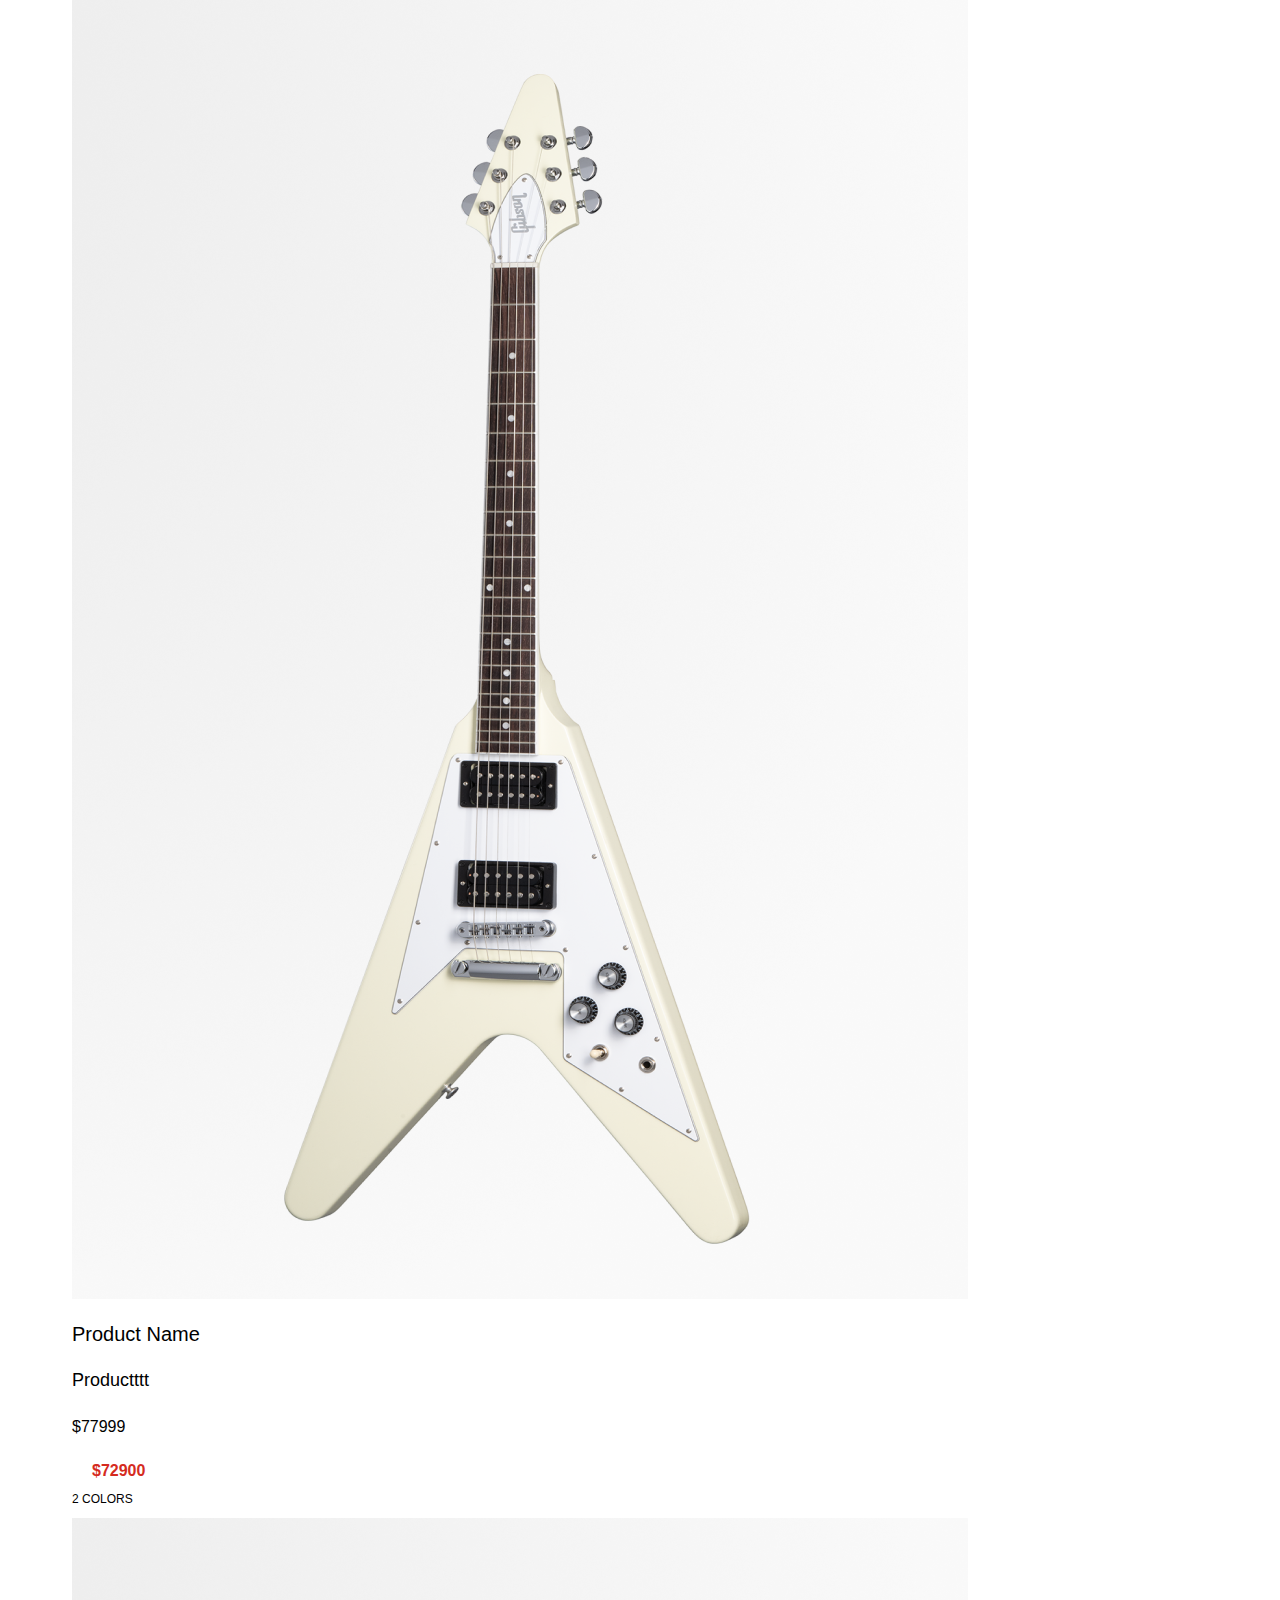
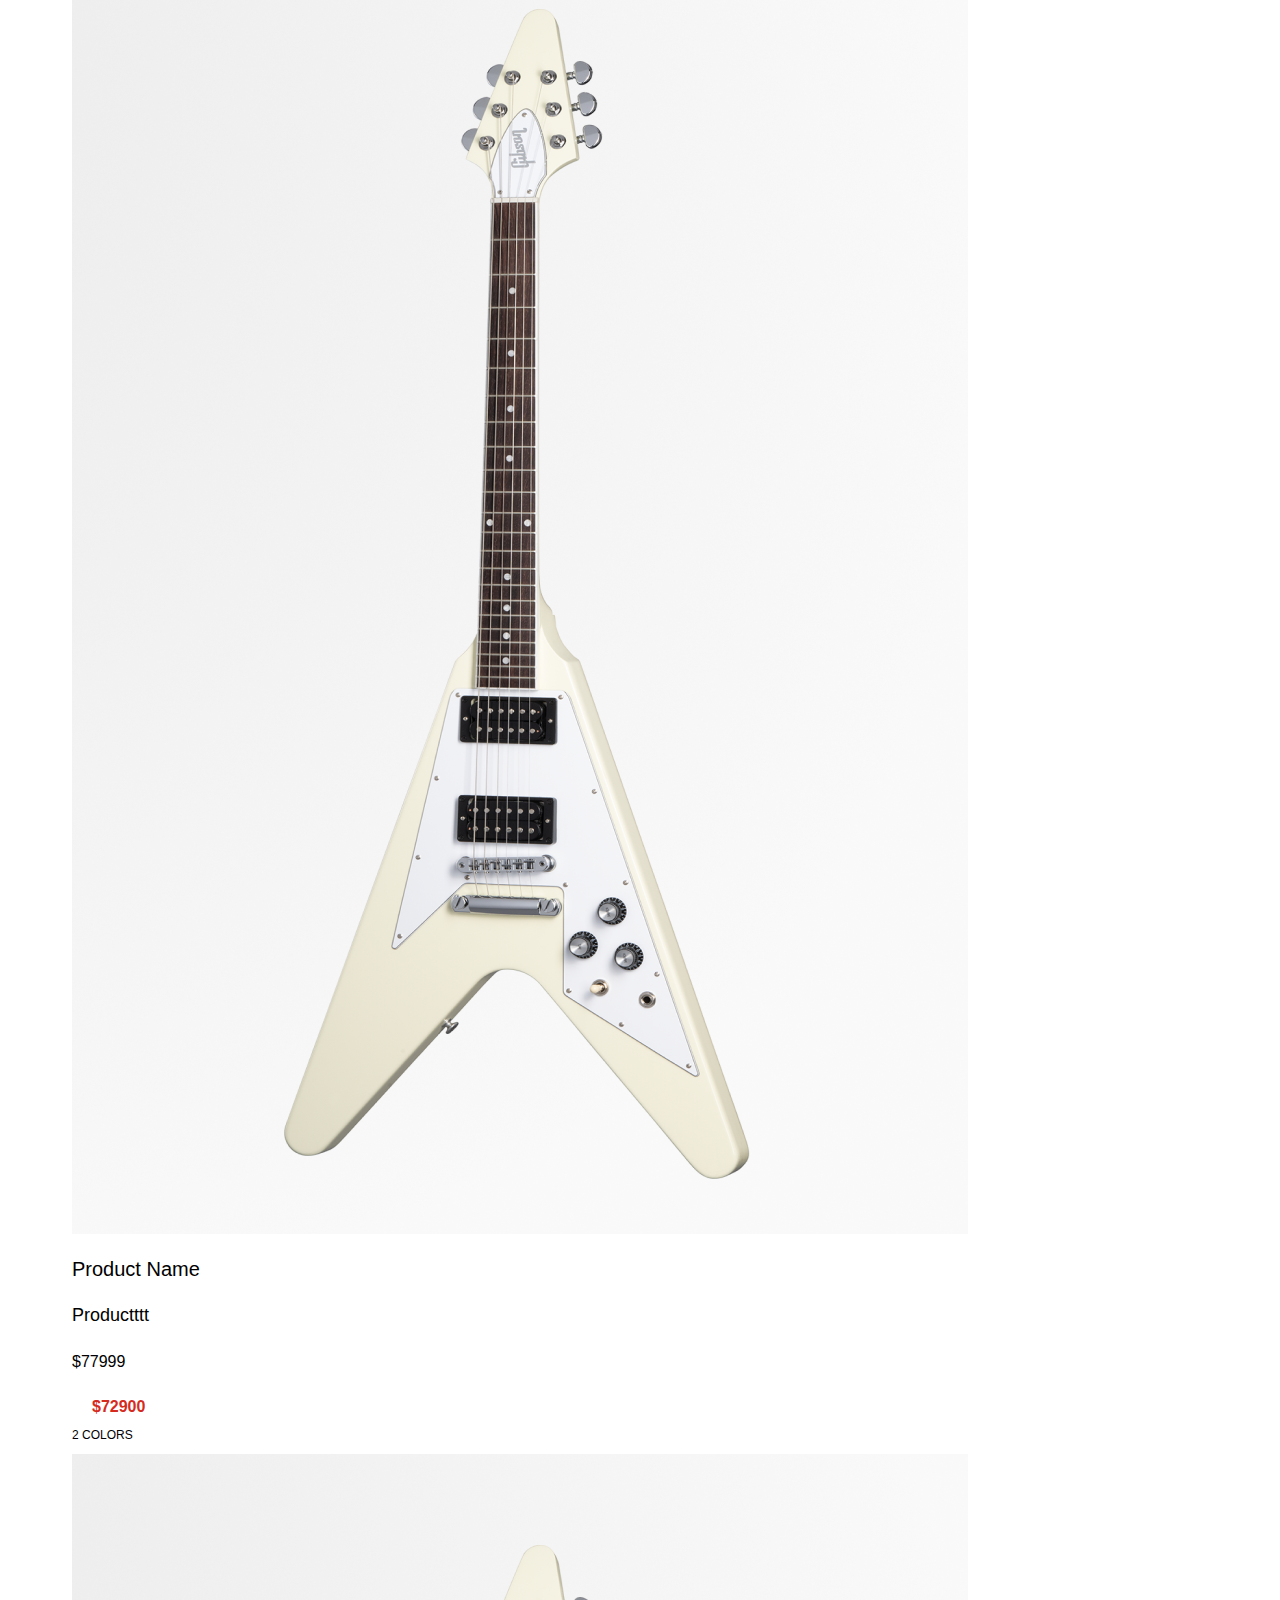
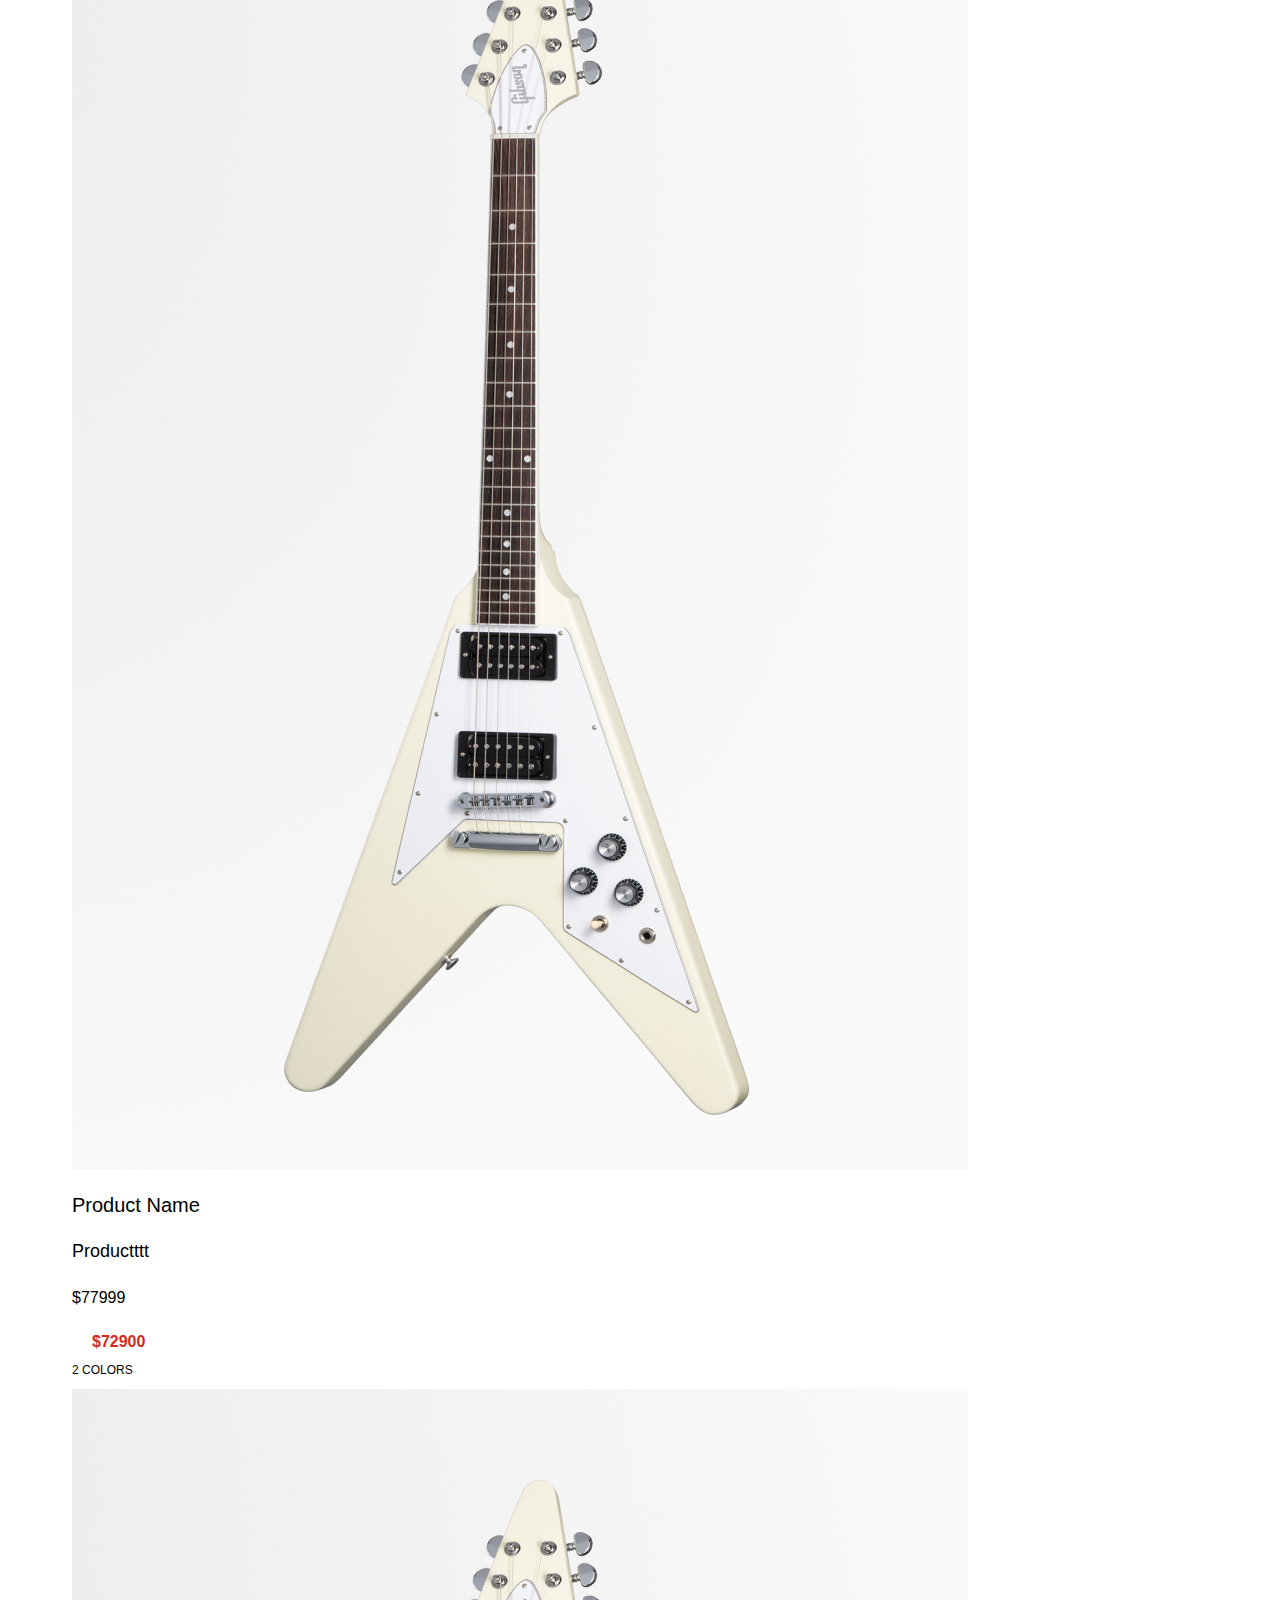
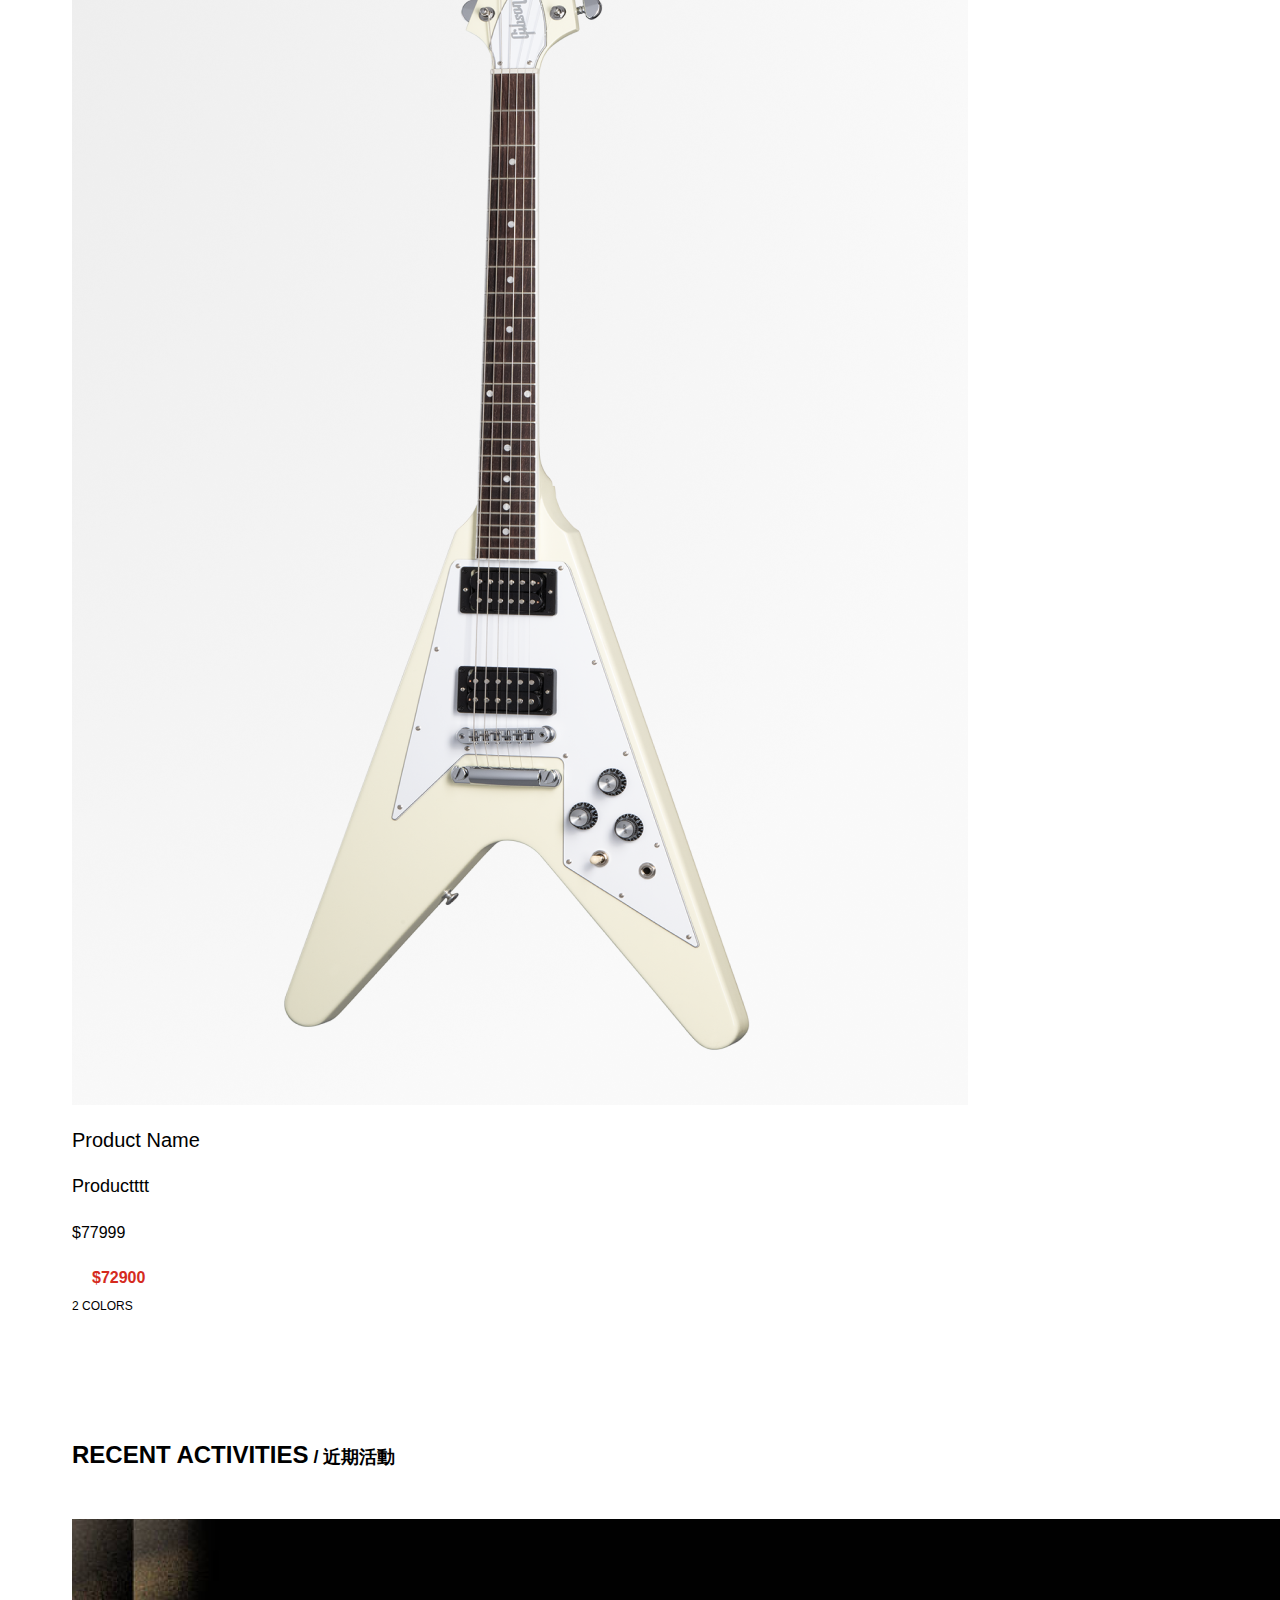
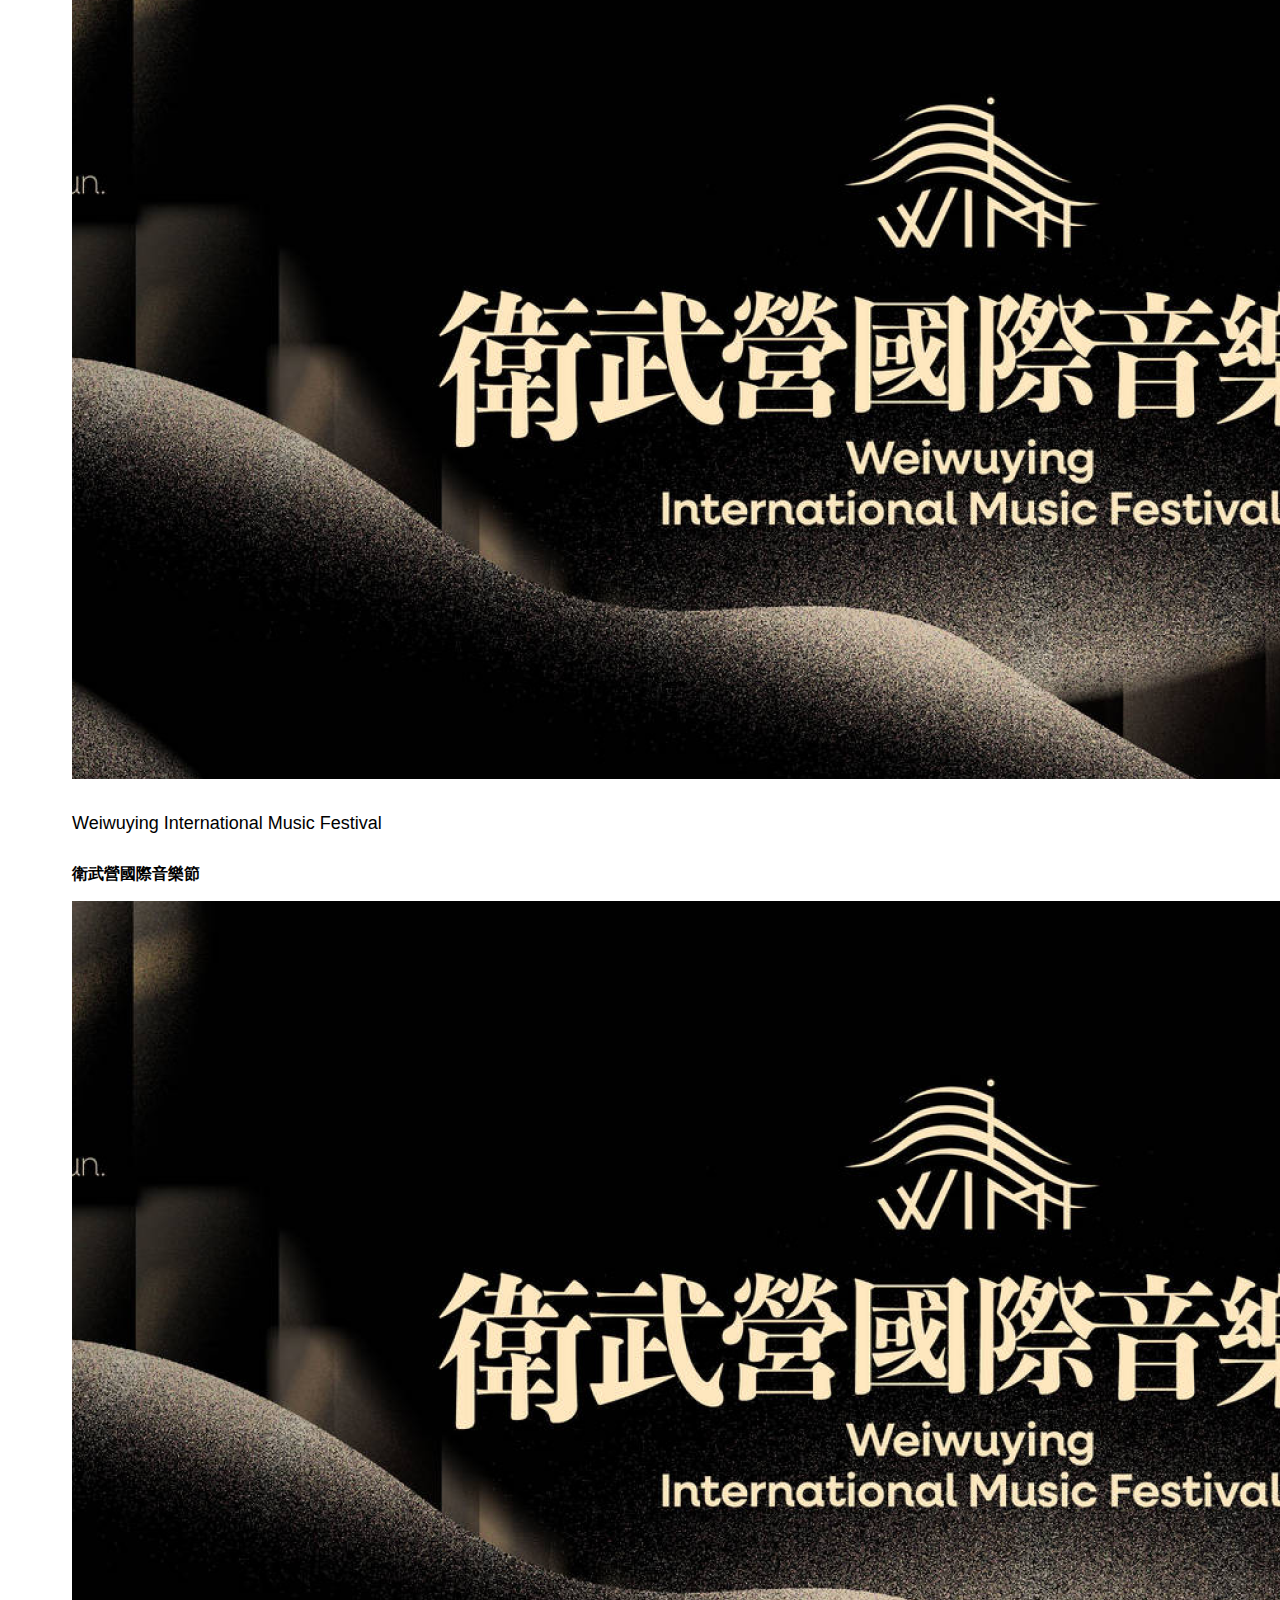
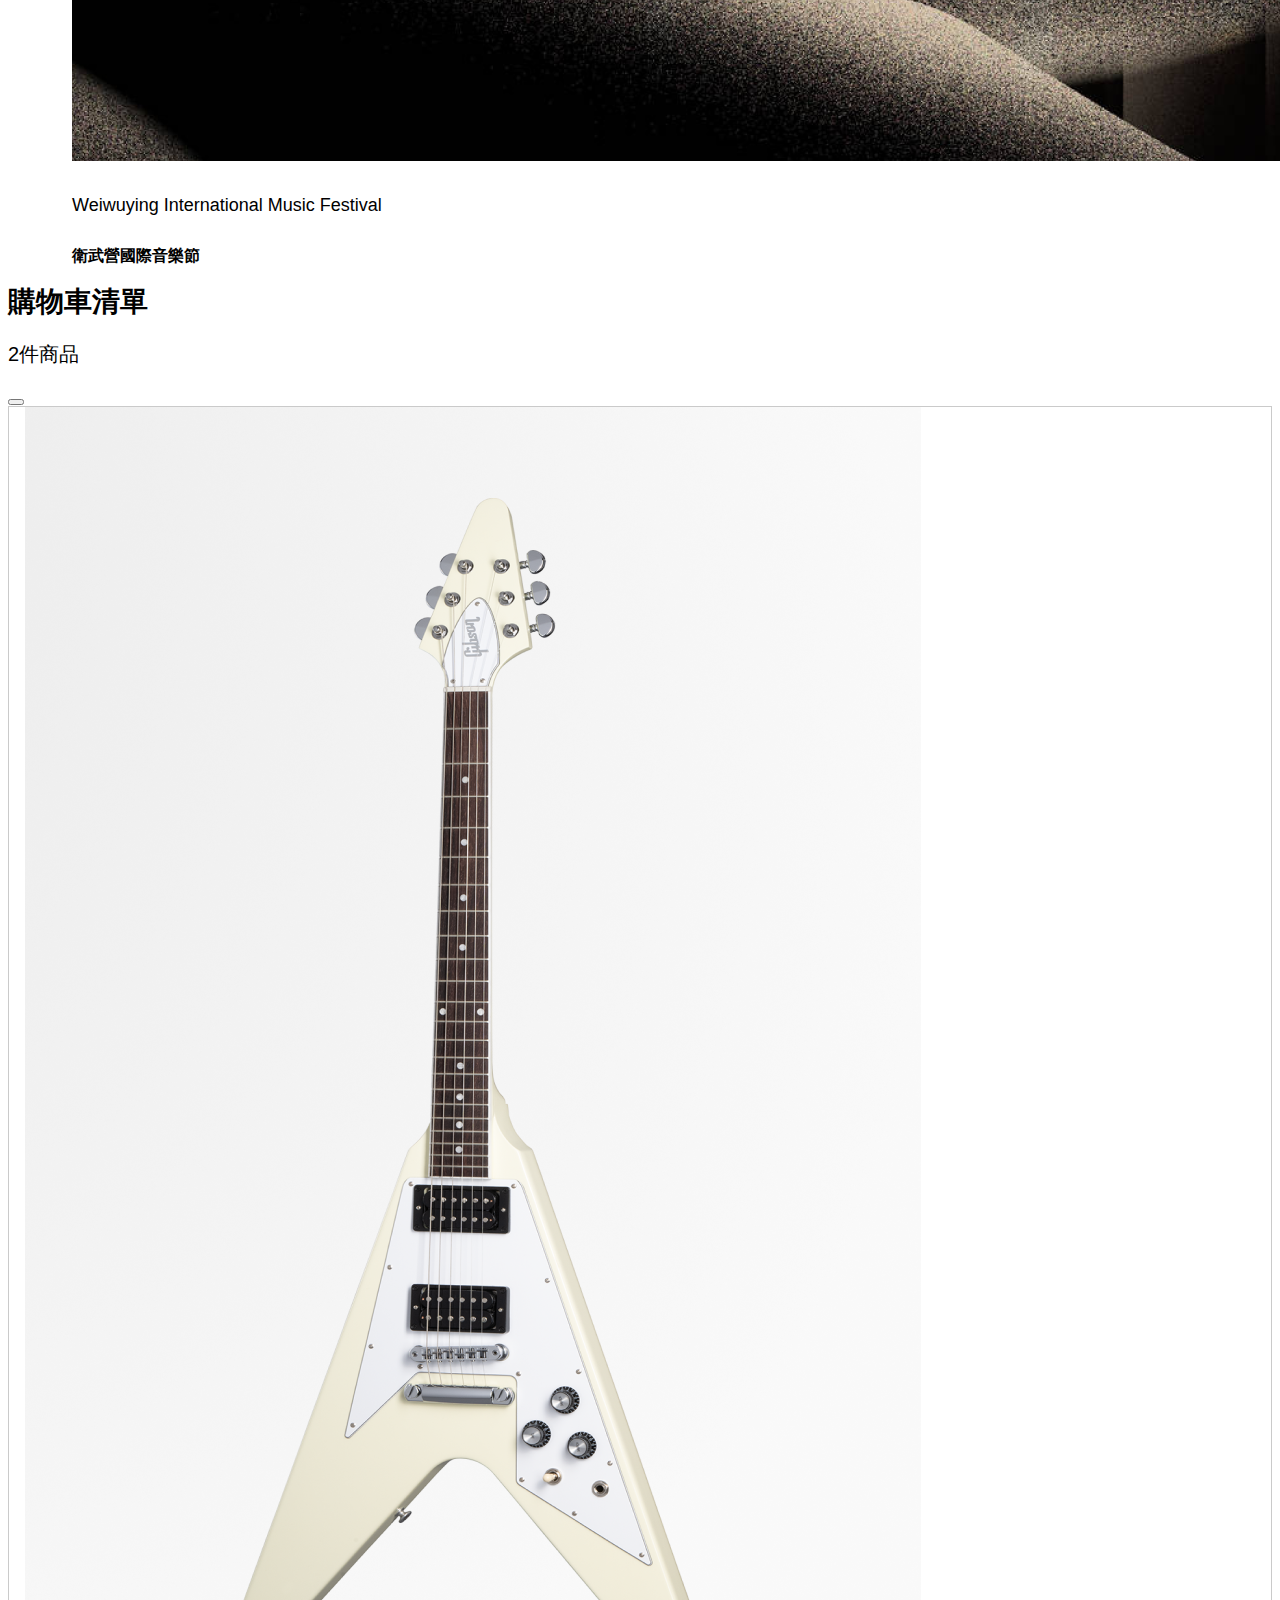
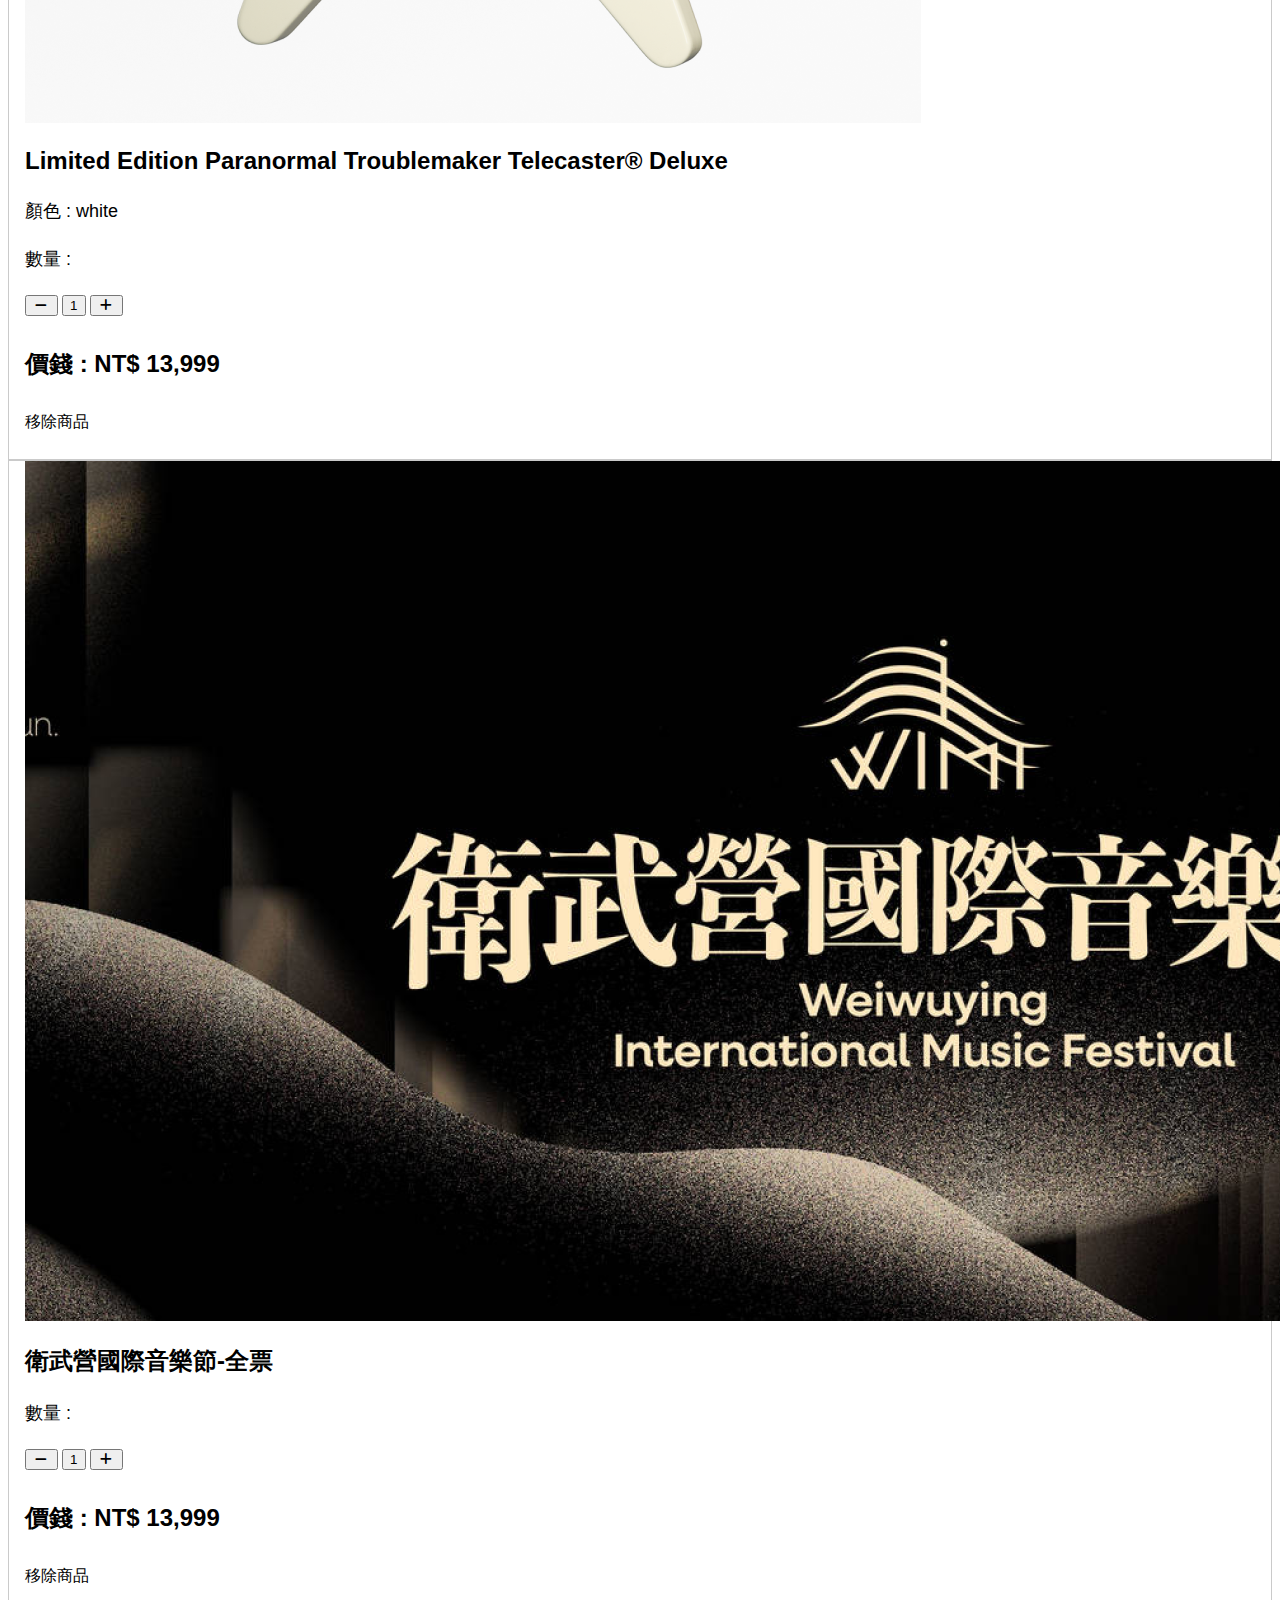
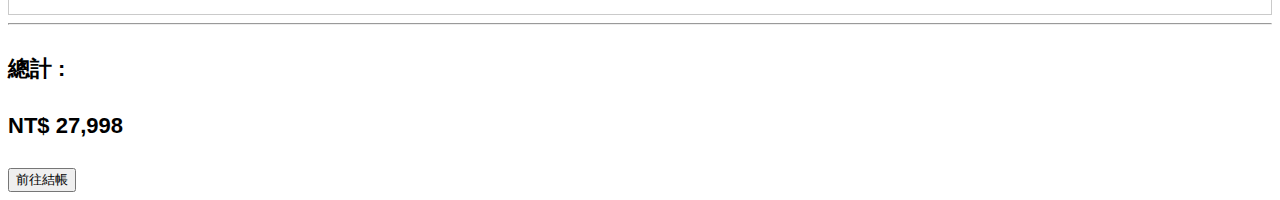
==== commit b9408cf0: "新增完成訂單頁&sidebar" ====
--- a/index.html
+++ b/index.html
@@ -53,7 +53,17 @@
             >
               <a href=""><img src="./images/heart.svg" alt="" /></a>
               <a href=""><img src="./images/account.svg" alt="" /></a>
-              <a href=""><img src="./images/cart.svg" alt="" /></a>
+              <!-- 購物車按鈕設定 -->
+              <a
+                class="btn p-0"
+                type="button"
+                data-bs-toggle="offcanvas"
+                data-bs-target="#offcanvasRight"
+                aria-controls="offcanvasRight"
+              >
+                <img src="./images/cart.svg" alt="" />
+              </a>
+              <!-- ^^^^^^^^^^^  -->
               <a href="" class="hamburger"
                 ><img src="./images/hamburger.svg" alt=""
               /></a>
@@ -319,6 +329,119 @@
         </div>
       </footer> -->
     </div>
+
+    <!-- sidebar -->
+    <div
+      class="offcanvas offcanvas-end"
+      tabindex="-1"
+      id="offcanvasRight"
+      aria-labelledby="offcanvasRightLabel"
+    >
+      <div class="offcanvas-header">
+        <div class="d-flex align-items-end">
+          <div class="h2 pe-5">購物車清單</div>
+          <h3>2件商品</h3>
+        </div>
+        <button
+          type="button"
+          class="btn-close"
+          data-bs-dismiss="offcanvas"
+          aria-label="Close"
+        ></button>
+      </div>
+      <div class="offcanvas-body">
+        <div class="row row-cols-1">
+          <div class="col">
+            <div class="card card1 mb-3">
+              <div class="row g-0">
+                <div class="col-md-3 m-sec2-card">
+                  <img src="./img/card2-img.png" class="img-fluid" alt="" />
+                </div>
+                <div class="col-md-9">
+                  <div class="card-body p-lg-3 px-0">
+                    <div class="d-flex flex-column justify-content-between">
+                      <div>
+                        <h3 class="h3 p-lg-x-1 p-lg-1">
+                          Limited Edition Paranormal Troublemaker Telecaster®
+                          Deluxe
+                        </h3>
+                        <h4 class="p-lg-1">顏色 : white</h4>
+                        <div class="d-flex align-items-end p-lg-1 pb-lg-2 py-1">
+                          <h4>數量 :</h4>
+                          <div
+                            class="btn-group btn-group-sm"
+                            role="group"
+                            aria-label="Basic outlined example"
+                          >
+                            <button type="button" class="btn">
+                              <i class="fa-solid fa-minus fa-fw"></i>
+                            </button>
+                            <button type="button" class="btn">1</button>
+                            <button type="button" class="btn">
+                              <i class="fa-solid fa-plus fa-fw"></i>
+                            </button>
+                          </div>
+                        </div>
+                        <h4 class="h3 p-lg-1">價錢 : NT$ 13,999</h4>
+                        <div class="d-flex justify-content-end">
+                          <h5 class="btn p-1">移除商品</h5>
+                        </div>
+                      </div>
+                    </div>
+                  </div>
+                </div>
+              </div>
+            </div>
+          </div>
+          <div class="col">
+            <div class="card card1 mb-3">
+              <div class="row g-0">
+                <div class="col-md-3 m-sec2-card">
+                  <img src="./img/card3.png" class="img-fluid" alt="" />
+                </div>
+                <div class="col-md-9">
+                  <div class="card-body p-lg-3 px-0">
+                    <div class="d-flex flex-column justify-content-between">
+                      <div>
+                        <h3 class="h3 p-lg-x-1 p-lg-1">
+                          衛武營國際音樂節-全票
+                        </h3>
+                        <div class="d-flex align-items-end p-lg-1 pb-lg-2 py-1">
+                          <h4>數量 :</h4>
+                          <div
+                            class="btn-group btn-group-sm"
+                            role="group"
+                            aria-label="Basic outlined example"
+                          >
+                            <button type="button" class="btn">
+                              <i class="fa-solid fa-minus fa-fw"></i>
+                            </button>
+                            <button type="button" class="btn">1</button>
+                            <button type="button" class="btn">
+                              <i class="fa-solid fa-plus fa-fw"></i>
+                            </button>
+                          </div>
+                        </div>
+                        <h4 class="h3 p-lg-1">價錢 : NT$ 13,999</h4>
+                        <div class="d-flex justify-content-end">
+                          <h5 class="btn p-1">移除商品</h5>
+                        </div>
+                      </div>
+                    </div>
+                  </div>
+                </div>
+              </div>
+            </div>
+          </div>
+        </div>
+        <hr class="py-3" />
+        <div class="d-flex justify-content-between py-2">
+          <h4 class="h4">總計 :</h4>
+          <h4 class="h4">NT$ 27,998</h4>
+        </div>
+        <button type="button" class="btn btn-dark w-100 mt-3">前往結帳</button>
+      </div>
+    </div>
     <!-- Bootstrap JavaScript Libraries -->
     <script
       src="https://cdn.jsdelivr.net/npm/@popperjs/core@2.11.8/dist/umd/popper.min.js"
--- a/styles/index.css
+++ b/styles/index.css
@@ -76,6 +76,10 @@
     padding-inline: 16px;
   }
 }
+.m-sec2-card{
+  display: flex;
+  align-items: center;
+}
 .m-section2-col1 {
   background-image: url(../img/col1.png);
 }
@@ -148,3 +152,6 @@
   width: 100%;
   height: 100%;
 }
+.offcanvas {
+  --bs-offcanvas-width: 700px;
+}